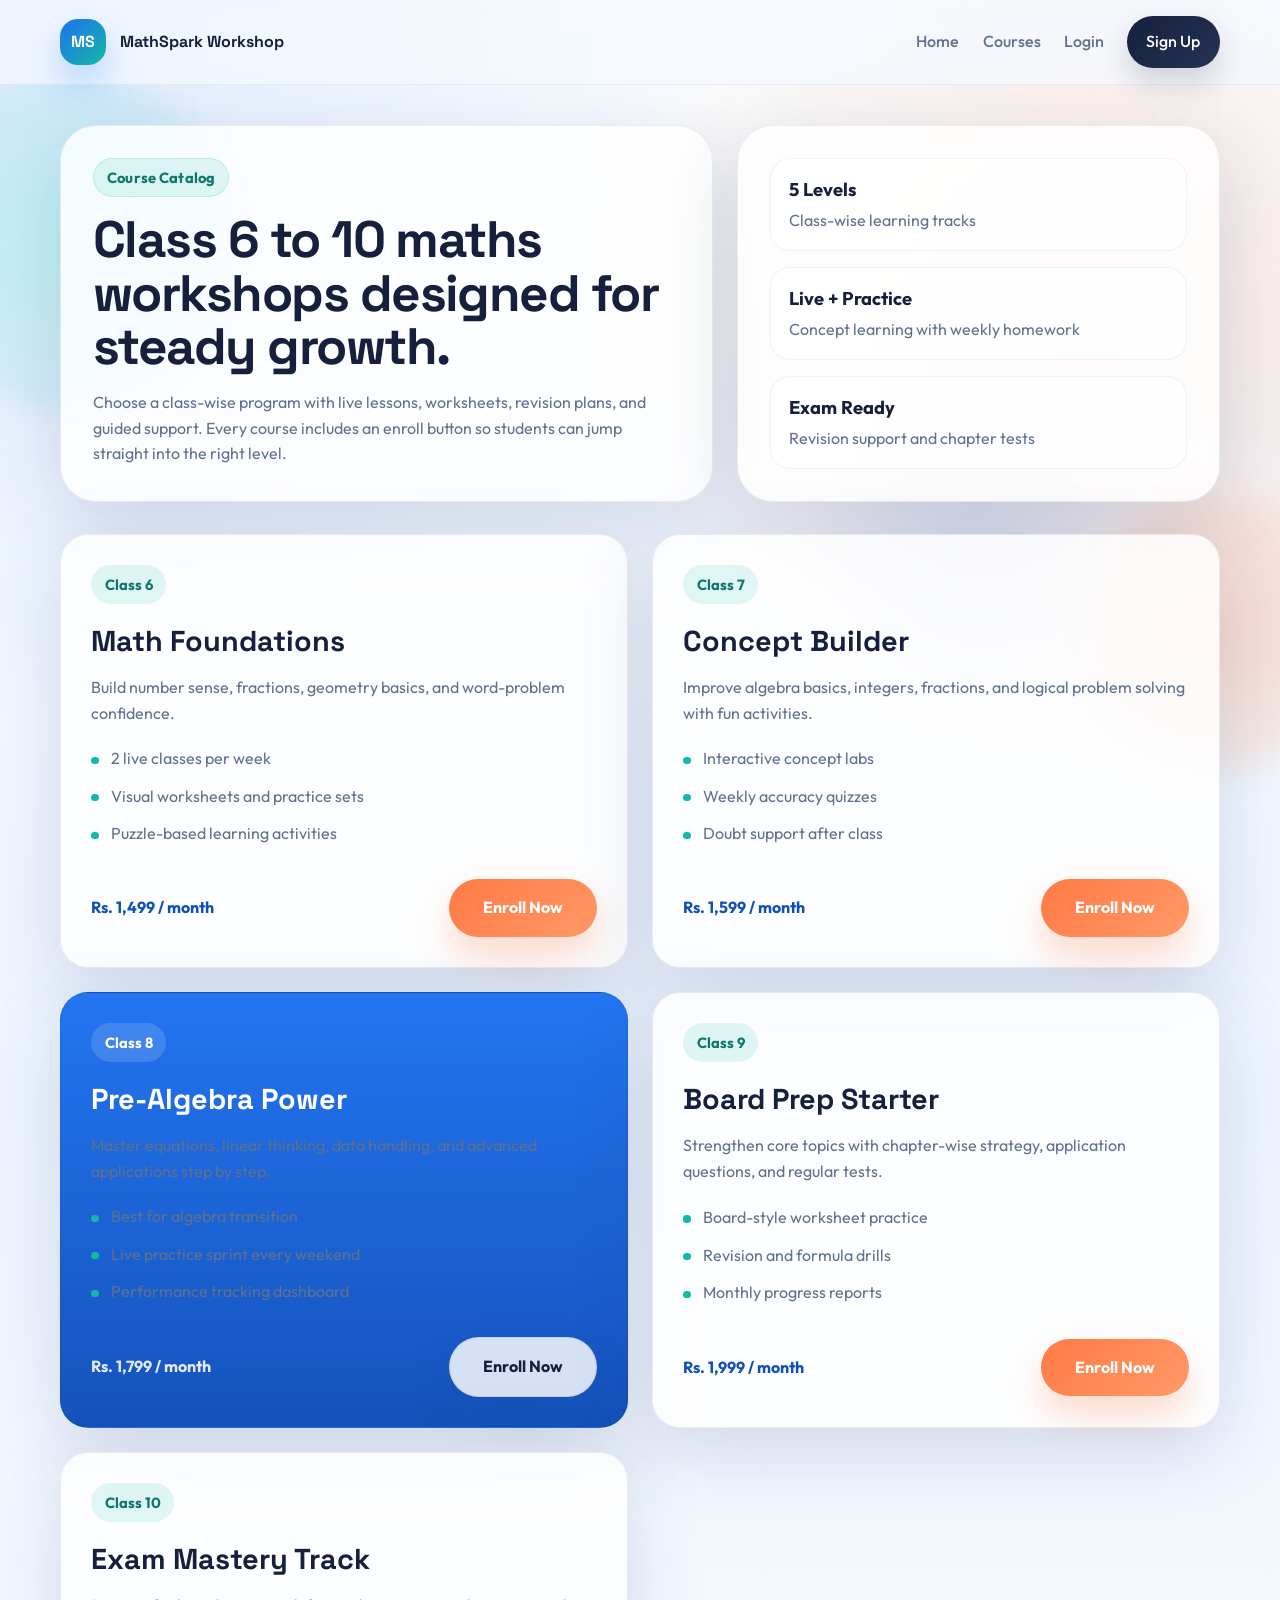
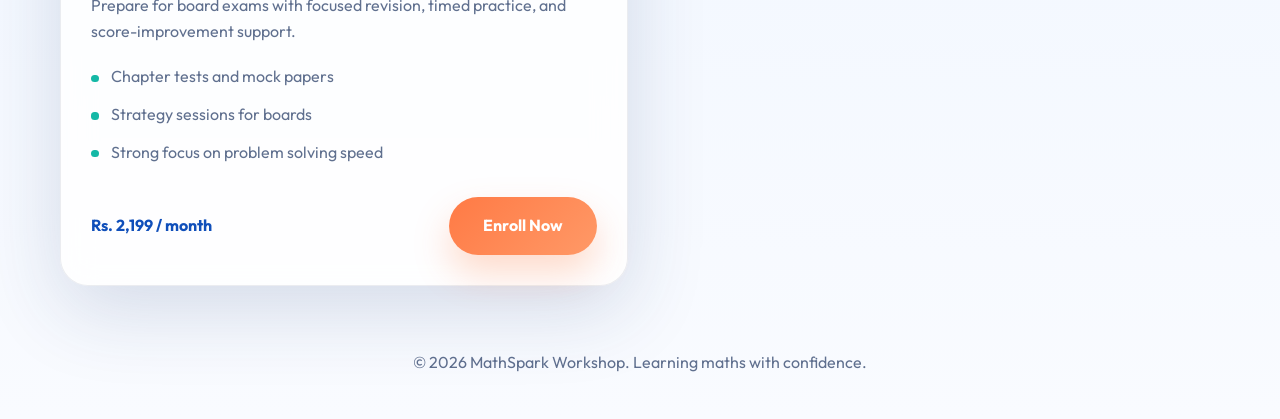
==== courses.html @ 6243dc74 "Add files via upload" ====
<!DOCTYPE html>
<html lang="en">
<head>
  <meta charset="UTF-8">
  <meta name="viewport" content="width=device-width, initial-scale=1.0">
  <title>Courses | MathSpark Workshop</title>
  <link rel="preconnect" href="https://fonts.googleapis.com">
  <link rel="preconnect" href="https://fonts.gstatic.com" crossorigin>
  <link href="https://fonts.googleapis.com/css2?family=Outfit:wght@300;400;500;600;700;800&family=Space+Grotesk:wght@500;700&display=swap" rel="stylesheet">
  <link rel="stylesheet" href="style.css">
</head>
<body>
  <div class="page-orb orb-one"></div>
  <div class="page-orb orb-two"></div>
  <div class="grid-glow"></div>

  <header class="site-header">
    <nav class="navbar">
      <a href="index.html" class="brand">
        <span class="brand-badge">MS</span>
        <span class="brand-text">MathSpark Workshop</span>
      </a>
      <button class="menu-toggle" aria-label="Open navigation menu" aria-expanded="false">
        <span></span>
        <span></span>
        <span></span>
      </button>
      <div class="nav-links">
        <a href="index.html">Home</a>
        <a href="courses.html">Courses</a>
        <a href="login.html">Login</a>
        <a href="signup.html" class="nav-cta">Sign Up</a>
      </div>
    </nav>
  </header>

  <main class="inner-page">
    <section class="page-hero">
      <div class="page-hero-copy reveal">
        <p class="eyebrow">Course Catalog</p>
        <h1>Class 6 to 10 maths workshops designed for steady growth.</h1>
        <p>
          Choose a class-wise program with live lessons, worksheets, revision plans, and guided
          support. Every course includes an enroll button so students can jump straight into the right level.
        </p>
      </div>
      <div class="page-hero-panel reveal reveal-delay-1">
        <div class="mini-stat">
          <strong>5 Levels</strong>
          <span>Class-wise learning tracks</span>
        </div>
        <div class="mini-stat">
          <strong>Live + Practice</strong>
          <span>Concept learning with weekly homework</span>
        </div>
        <div class="mini-stat">
          <strong>Exam Ready</strong>
          <span>Revision support and chapter tests</span>
        </div>
      </div>
    </section>

    <section class="course-listing">
      <article class="class-card reveal">
        <div class="class-card-top">
          <span class="class-pill">Class 6</span>
          <h2>Math Foundations</h2>
          <p>Build number sense, fractions, geometry basics, and word-problem confidence.</p>
        </div>
        <ul class="class-features">
          <li>2 live classes per week</li>
          <li>Visual worksheets and practice sets</li>
          <li>Puzzle-based learning activities</li>
        </ul>
        <div class="class-card-bottom">
          <span class="class-price">Rs. 1,499 / month</span>
          <a href="signup.html?course=class-6" class="btn btn-primary enroll-button">Enroll Now</a>
        </div>
      </article>

      <article class="class-card reveal reveal-delay-1">
        <div class="class-card-top">
          <span class="class-pill">Class 7</span>
          <h2>Concept Builder</h2>
          <p>Improve algebra basics, integers, fractions, and logical problem solving with fun activities.</p>
        </div>
        <ul class="class-features">
          <li>Interactive concept labs</li>
          <li>Weekly accuracy quizzes</li>
          <li>Doubt support after class</li>
        </ul>
        <div class="class-card-bottom">
          <span class="class-price">Rs. 1,599 / month</span>
          <a href="signup.html?course=class-7" class="btn btn-primary enroll-button">Enroll Now</a>
        </div>
      </article>

      <article class="class-card featured-class reveal reveal-delay-2">
        <div class="class-card-top">
          <span class="class-pill">Class 8</span>
          <h2>Pre-Algebra Power</h2>
          <p>Master equations, linear thinking, data handling, and advanced applications step by step.</p>
        </div>
        <ul class="class-features">
          <li>Best for algebra transition</li>
          <li>Live practice sprint every weekend</li>
          <li>Performance tracking dashboard</li>
        </ul>
        <div class="class-card-bottom">
          <span class="class-price">Rs. 1,799 / month</span>
          <a href="signup.html?course=class-8" class="btn btn-secondary enroll-button">Enroll Now</a>
        </div>
      </article>

      <article class="class-card reveal">
        <div class="class-card-top">
          <span class="class-pill">Class 9</span>
          <h2>Board Prep Starter</h2>
          <p>Strengthen core topics with chapter-wise strategy, application questions, and regular tests.</p>
        </div>
        <ul class="class-features">
          <li>Board-style worksheet practice</li>
          <li>Revision and formula drills</li>
          <li>Monthly progress reports</li>
        </ul>
        <div class="class-card-bottom">
          <span class="class-price">Rs. 1,999 / month</span>
          <a href="signup.html?course=class-9" class="btn btn-primary enroll-button">Enroll Now</a>
        </div>
      </article>

      <article class="class-card reveal reveal-delay-1">
        <div class="class-card-top">
          <span class="class-pill">Class 10</span>
          <h2>Exam Mastery Track</h2>
          <p>Prepare for board exams with focused revision, timed practice, and score-improvement support.</p>
        </div>
        <ul class="class-features">
          <li>Chapter tests and mock papers</li>
          <li>Strategy sessions for boards</li>
          <li>Strong focus on problem solving speed</li>
        </ul>
        <div class="class-card-bottom">
          <span class="class-price">Rs. 2,199 / month</span>
          <a href="signup.html?course=class-10" class="btn btn-primary enroll-button">Enroll Now</a>
        </div>
      </article>
    </section>
  </main>

  <footer class="site-footer">
    <p>&copy; 2026 MathSpark Workshop. Learning maths with confidence.</p>
  </footer>

  <script src="script.js"></script>
</body>
</html>
---- style.css ----
:root {
  --bg: #f4f8ff;
  --bg-deep: #dfeeff;
  --surface: rgba(255, 255, 255, 0.78);
  --surface-strong: #ffffff;
  --text: #16203d;
  --muted: #60708f;
  --primary: #ff7a45;
  --primary-dark: #ea5c2d;
  --secondary: #1e72f0;
  --secondary-dark: #104fba;
  --accent: #14b8a6;
  --accent-soft: #8ef0e5;
  --line: rgba(22, 32, 61, 0.08);
  --shadow: 0 24px 80px rgba(29, 55, 109, 0.16);
  --shadow-soft: 0 18px 48px rgba(29, 55, 109, 0.1);
  --radius-xl: 36px;
  --radius-lg: 28px;
  --radius-md: 22px;
  --radius-sm: 16px;
}

* {
  box-sizing: border-box;
  margin: 0;
  padding: 0;
}

html {
  scroll-behavior: smooth;
}

body {
  position: relative;
  overflow-x: hidden;
  font-family: "Outfit", sans-serif;
  color: var(--text);
  line-height: 1.6;
  background:
    radial-gradient(circle at top left, rgba(30, 114, 240, 0.14), transparent 30%),
    radial-gradient(circle at 85% 15%, rgba(255, 122, 69, 0.18), transparent 24%),
    linear-gradient(180deg, #fafdff 0%, #eef5ff 54%, #f9fbff 100%);
}

body::before {
  content: "";
  position: fixed;
  inset: 0;
  background:
    linear-gradient(rgba(255, 255, 255, 0.3), rgba(255, 255, 255, 0.3)),
    linear-gradient(90deg, rgba(22, 32, 61, 0.03) 1px, transparent 1px),
    linear-gradient(rgba(22, 32, 61, 0.03) 1px, transparent 1px);
  background-size: auto, 64px 64px, 64px 64px;
  mask-image: linear-gradient(180deg, rgba(0, 0, 0, 0.55), transparent 85%);
  pointer-events: none;
  z-index: -3;
}

a {
  color: inherit;
  text-decoration: none;
}

button,
input,
select,
textarea {
  font: inherit;
}

section,
.site-footer {
  width: min(1160px, calc(100% - 2rem));
  margin: 0 auto;
}

.page-orb,
.grid-glow {
  position: fixed;
  pointer-events: none;
  z-index: -2;
}

.page-orb {
  border-radius: 50%;
  filter: blur(14px);
  animation: drift 14s ease-in-out infinite;
}

.orb-one {
  width: 340px;
  height: 340px;
  top: 8%;
  left: -8%;
  background: radial-gradient(circle, rgba(142, 240, 229, 0.42), rgba(30, 114, 240, 0.06));
}

.orb-two {
  width: 280px;
  height: 280px;
  right: -6%;
  bottom: 14%;
  background: radial-gradient(circle, rgba(255, 173, 124, 0.34), rgba(255, 122, 69, 0.05));
  animation-delay: -4s;
}

.grid-glow {
  inset: auto 10% 18% auto;
  width: 360px;
  height: 360px;
  border-radius: 50%;
  background: radial-gradient(circle, rgba(30, 114, 240, 0.12), transparent 68%);
}

.site-header {
  position: sticky;
  top: 0;
  z-index: 20;
  backdrop-filter: blur(18px);
  background: rgba(244, 248, 255, 0.72);
  border-bottom: 1px solid rgba(22, 32, 61, 0.06);
}

.navbar {
  width: min(1160px, calc(100% - 2rem));
  margin: 0 auto;
  padding: 1rem 0;
  display: flex;
  align-items: center;
  justify-content: space-between;
  gap: 1rem;
}

.brand {
  display: flex;
  align-items: center;
  gap: 0.9rem;
  font-family: "Space Grotesk", sans-serif;
  font-weight: 700;
}

.brand-badge {
  width: 2.85rem;
  height: 2.85rem;
  display: grid;
  place-items: center;
  border-radius: 18px;
  color: #fff;
  background: linear-gradient(135deg, var(--secondary), var(--accent));
  box-shadow: 0 16px 34px rgba(30, 114, 240, 0.28);
}

.brand-text {
  font-size: 1rem;
}

.nav-links {
  display: flex;
  align-items: center;
  gap: 1.45rem;
  color: var(--muted);
  font-weight: 500;
}

.nav-links a {
  position: relative;
}

.nav-links a::after {
  content: "";
  position: absolute;
  left: 0;
  bottom: -0.35rem;
  width: 100%;
  height: 2px;
  border-radius: 999px;
  background: linear-gradient(90deg, var(--secondary), var(--accent));
  transform: scaleX(0);
  transform-origin: left;
  transition: transform 0.3s ease;
}

.nav-links a:hover::after,
.nav-links a:focus-visible::after {
  transform: scaleX(1);
}

.nav-links a:hover,
.nav-links a:focus-visible {
  color: var(--text);
}

.menu-toggle {
  display: none;
  background: transparent;
  border: 0;
}

.menu-toggle span {
  display: block;
  width: 1.7rem;
  height: 2px;
  margin: 4px 0;
  border-radius: 999px;
  background: var(--text);
  transition: transform 0.25s ease, opacity 0.25s ease;
}

.menu-toggle.active span:nth-child(1) {
  transform: translateY(6px) rotate(45deg);
}

.menu-toggle.active span:nth-child(2) {
  opacity: 0;
}

.menu-toggle.active span:nth-child(3) {
  transform: translateY(-6px) rotate(-45deg);
}

.nav-cta,
.btn,
.course-link {
  position: relative;
  overflow: hidden;
  display: inline-flex;
  align-items: center;
  justify-content: center;
  border: none;
  cursor: pointer;
  transition: transform 0.25s ease, box-shadow 0.25s ease, background 0.25s ease, color 0.25s ease;
}

.nav-cta {
  padding: 0.82rem 1.22rem;
  border-radius: 999px;
  color: #fff;
  background: linear-gradient(135deg, var(--text), #243255);
  box-shadow: 0 14px 30px rgba(22, 32, 61, 0.18);
}

.hero {
  position: relative;
  min-height: calc(100vh - 84px);
  padding: 5.5rem 0 4rem;
  display: grid;
  grid-template-columns: 1.06fr 0.94fr;
  align-items: center;
  gap: 2rem;
}

.hero-content {
  position: relative;
  z-index: 1;
}

.eyebrow {
  display: inline-flex;
  align-items: center;
  gap: 0.45rem;
  margin-bottom: 1rem;
  padding: 0.42rem 0.82rem;
  border-radius: 999px;
  background: rgba(20, 184, 166, 0.12);
  border: 1px solid rgba(20, 184, 166, 0.16);
  color: #0f766e;
  font-size: 0.92rem;
  font-weight: 700;
  letter-spacing: 0.01em;
}

.hero h1,
.section-heading h2,
.contact-copy h2 {
  font-family: "Space Grotesk", sans-serif;
  line-height: 1.03;
}

.hero h1 {
  font-size: clamp(3rem, 5.5vw, 5.6rem);
  max-width: 10.8ch;
  letter-spacing: -0.04em;
}

.hero-copy,
.section-heading p,
.contact-copy p {
  margin-top: 1.15rem;
  max-width: 60ch;
  color: var(--muted);
  font-size: 1.05rem;
}

.hero-actions {
  display: flex;
  flex-wrap: wrap;
  gap: 1rem;
  margin: 2rem 0 1.2rem;
}

.hero-highlights {
  display: flex;
  flex-wrap: wrap;
  gap: 0.8rem;
  margin-bottom: 1.8rem;
}

.hero-highlights span {
  padding: 0.68rem 0.95rem;
  border-radius: 999px;
  background: rgba(255, 255, 255, 0.7);
  border: 1px solid rgba(22, 32, 61, 0.08);
  color: var(--text);
  font-weight: 600;
  box-shadow: var(--shadow-soft);
}

.btn {
  padding: 1rem 1.55rem;
  border-radius: 999px;
  font-weight: 700;
}

.btn::before,
.nav-cta::before,
.course-link::before {
  content: "";
  position: absolute;
  inset: 0;
  background: linear-gradient(120deg, transparent 20%, rgba(255, 255, 255, 0.38) 48%, transparent 76%);
  transform: translateX(-130%);
  transition: transform 0.7s ease;
}

.btn:hover::before,
.nav-cta:hover::before,
.course-link:hover::before {
  transform: translateX(130%);
}

.btn:hover,
.nav-cta:hover,
.btn:focus-visible,
.nav-cta:focus-visible,
.course-link:hover,
.course-link:focus-visible {
  transform: translateY(-3px);
}

.btn-primary {
  color: #fff;
  background: linear-gradient(135deg, var(--primary), #ff9967);
  box-shadow: 0 18px 36px rgba(255, 122, 69, 0.28);
}

.btn-primary:hover,
.btn-primary:focus-visible {
  background: linear-gradient(135deg, var(--primary-dark), #ff8558);
}

.btn-secondary {
  color: var(--text);
  background: rgba(255, 255, 255, 0.82);
  border: 1px solid rgba(22, 32, 61, 0.08);
  box-shadow: var(--shadow-soft);
}

.hero-stats {
  display: flex;
  flex-wrap: wrap;
  gap: 1rem;
}

.hero-stats div,
.visual-card,
.course-card,
.contact-form,
.contact-copy {
  border: 1px solid var(--line);
  box-shadow: var(--shadow);
}

.hero-stats div {
  position: relative;
  min-width: 154px;
  padding: 1rem 1.1rem;
  border-radius: 18px;
  background: rgba(255, 255, 255, 0.68);
  backdrop-filter: blur(14px);
  transition: transform 0.35s ease, box-shadow 0.35s ease;
}

.hero-stats div:hover {
  transform: translateY(-6px);
  box-shadow: 0 28px 48px rgba(29, 55, 109, 0.16);
}

.hero-stats strong {
  display: block;
  font-size: 1.35rem;
  margin-bottom: 0.2rem;
}

.hero-stats span {
  color: var(--muted);
  font-size: 0.95rem;
}

.hero-visual {
  position: relative;
  min-height: 560px;
  display: grid;
  place-items: center;
}

.visual-ring {
  position: absolute;
  border-radius: 50%;
  border: 1px dashed rgba(30, 114, 240, 0.22);
  animation: spin 22s linear infinite;
}

.ring-one {
  width: 470px;
  height: 470px;
}

.ring-two {
  width: 340px;
  height: 340px;
  border-color: rgba(255, 122, 69, 0.2);
  animation-direction: reverse;
  animation-duration: 16s;
}

.visual-card {
  position: relative;
  background: var(--surface);
  backdrop-filter: blur(18px);
}

.card-main {
  width: min(100%, 430px);
  padding: 2rem;
  border-radius: var(--radius-xl);
  background:
    linear-gradient(180deg, rgba(255, 255, 255, 0.94), rgba(236, 244, 255, 0.92)),
    #fff;
  animation: float 5.2s ease-in-out infinite;
}

.card-main::after {
  content: "";
  position: absolute;
  inset: auto 1.2rem 1.1rem auto;
  width: 88px;
  height: 88px;
  border-radius: 24px;
  background: radial-gradient(circle, rgba(142, 240, 229, 0.7), rgba(30, 114, 240, 0.04));
  opacity: 0.8;
}

.card-label {
  color: var(--secondary);
  font-weight: 700;
  letter-spacing: 0.06em;
  text-transform: uppercase;
  font-size: 0.82rem;
}

.card-main h3 {
  position: relative;
  z-index: 1;
  margin: 0.75rem 0;
  font-size: 2rem;
  font-family: "Space Grotesk", sans-serif;
}

.card-main p:last-of-type {
  position: relative;
  z-index: 1;
  color: var(--muted);
}

.progress-panel {
  position: relative;
  z-index: 1;
  margin-top: 1.5rem;
  padding: 1rem;
  border-radius: 20px;
  background: rgba(255, 255, 255, 0.72);
  border: 1px solid rgba(22, 32, 61, 0.08);
}

.progress-row {
  display: flex;
  justify-content: space-between;
  gap: 1rem;
  font-size: 0.95rem;
  font-weight: 600;
}

.progress-row + .progress-row {
  margin-top: 0.9rem;
}

.progress-bar {
  margin-top: 0.55rem;
  height: 0.7rem;
  border-radius: 999px;
  background: rgba(30, 114, 240, 0.09);
  overflow: hidden;
}

.progress-bar span {
  display: block;
  height: 100%;
  width: 92%;
  border-radius: inherit;
  background: linear-gradient(90deg, var(--secondary), var(--accent));
  animation: growBar 1.8s ease forwards;
}

.progress-bar.alt span {
  width: 85%;
  background: linear-gradient(90deg, var(--primary), #ffb067);
  animation-delay: 0.2s;
}

.card-floating {
  position: absolute;
  max-width: 230px;
  padding: 1rem 1.1rem;
  border-radius: 18px;
  animation: bob 4.8s ease-in-out infinite;
}

.card-floating span {
  display: block;
  color: var(--muted);
  font-size: 0.9rem;
  margin-bottom: 0.3rem;
}

.card-floating strong {
  font-size: 1rem;
}

.top-card {
  top: 4rem;
  right: 1rem;
  animation-delay: -1s;
}

.bottom-card {
  left: 1rem;
  bottom: 4rem;
  animation-delay: -2.4s;
}

.courses,
.contact {
  padding: 3rem 0 5rem;
}

.section-heading {
  margin-bottom: 2rem;
}

.section-heading h2,
.contact-copy h2 {
  font-size: clamp(2.2rem, 4vw, 3.35rem);
  max-width: 12ch;
  letter-spacing: -0.03em;
}

.course-grid {
  display: grid;
  grid-template-columns: repeat(3, 1fr);
  gap: 1.5rem;
}

.course-card {
  position: relative;
  overflow: hidden;
  padding: 1.9rem;
  border-radius: var(--radius-lg);
  background: rgba(255, 255, 255, 0.8);
  backdrop-filter: blur(14px);
  transition: transform 0.35s ease, box-shadow 0.35s ease, border-color 0.35s ease;
}

.course-card::before {
  content: "";
  position: absolute;
  inset: 0 auto auto 0;
  width: 100%;
  height: 6px;
  background: linear-gradient(90deg, var(--secondary), var(--accent));
}

.course-card:hover {
  transform: translateY(-10px);
  box-shadow: 0 30px 60px rgba(29, 55, 109, 0.18);
  border-color: rgba(30, 114, 240, 0.16);
}

.course-card.featured {
  background: linear-gradient(180deg, rgba(30, 114, 240, 0.98), rgba(16, 79, 186, 0.98));
  color: #fff;
}

.course-card.featured::before {
  background: linear-gradient(90deg, #ffffff, rgba(255, 255, 255, 0.45));
}

.course-card.featured p,
.course-card.featured li,
.course-card.featured .course-link {
  color: rgba(255, 255, 255, 0.9);
}

.course-icon {
  width: 4rem;
  height: 4rem;
  display: grid;
  place-items: center;
  border-radius: 18px;
  margin-bottom: 1rem;
  font-family: "Space Grotesk", sans-serif;
  font-size: 1.1rem;
  font-weight: 700;
  background: linear-gradient(135deg, rgba(255, 122, 69, 0.16), rgba(20, 184, 166, 0.22));
  color: var(--primary);
  box-shadow: inset 0 0 0 1px rgba(22, 32, 61, 0.06);
}

.course-card.featured .course-icon {
  background: rgba(255, 255, 255, 0.14);
  color: #fff;
}

.course-card h3 {
  margin-bottom: 0.7rem;
  font-size: 1.38rem;
}

.course-card p {
  color: var(--muted);
}

.course-card ul {
  list-style: none;
  margin-top: 1.2rem;
}

.course-card li {
  position: relative;
  padding-left: 1.2rem;
  margin-bottom: 0.75rem;
  color: var(--muted);
}

.course-card li::before {
  content: "";
  position: absolute;
  left: 0;
  top: 0.65rem;
  width: 0.45rem;
  height: 0.45rem;
  border-radius: 50%;
  background: var(--accent);
  box-shadow: 0 0 0 6px rgba(20, 184, 166, 0.08);
}

.course-link {
  margin-top: 0.8rem;
  width: fit-content;
  padding: 0.82rem 1rem;
  border-radius: 999px;
  color: var(--secondary-dark);
  background: rgba(30, 114, 240, 0.08);
  font-weight: 700;
}

.course-card.featured .course-link {
  background: rgba(255, 255, 255, 0.14);
  color: #fff;
}

.contact {
  display: grid;
  grid-template-columns: 1fr 0.95fr;
  gap: 1.5rem;
  align-items: start;
}

.contact-copy,
.contact-form {
  padding: 2rem;
  border-radius: var(--radius-xl);
  background: rgba(255, 255, 255, 0.8);
  backdrop-filter: blur(16px);
}

.contact-copy {
  position: relative;
  overflow: hidden;
}

.contact-copy::after {
  content: "";
  position: absolute;
  right: -60px;
  bottom: -60px;
  width: 180px;
  height: 180px;
  border-radius: 40px;
  background: linear-gradient(135deg, rgba(142, 240, 229, 0.36), rgba(30, 114, 240, 0.08));
  transform: rotate(24deg);
}

.contact-points {
  display: grid;
  gap: 1rem;
  margin-top: 1.75rem;
}

.contact-points div {
  padding: 1rem 1.05rem;
  border-radius: 18px;
  background: rgba(255, 255, 255, 0.7);
  border: 1px solid rgba(22, 32, 61, 0.06);
}

.contact-points span {
  display: block;
  color: var(--muted);
  font-size: 0.92rem;
  margin-bottom: 0.2rem;
}

.contact-form {
  display: grid;
  gap: 0.85rem;
}

.contact-form h3 {
  font-family: "Space Grotesk", sans-serif;
  font-size: 1.6rem;
  margin-bottom: 0.3rem;
}

.contact-form label {
  font-weight: 600;
  font-size: 0.95rem;
}

.contact-form input,
.contact-form select,
.contact-form textarea {
  width: 100%;
  padding: 0.98rem 1rem;
  border-radius: 16px;
  border: 1px solid rgba(22, 32, 61, 0.1);
  background: rgba(255, 255, 255, 0.92);
  color: var(--text);
  outline: none;
  transition: border-color 0.25s ease, box-shadow 0.25s ease, transform 0.25s ease;
}

.contact-form input:focus,
.contact-form select:focus,
.contact-form textarea:focus {
  transform: translateY(-1px);
  border-color: rgba(30, 114, 240, 0.34);
  box-shadow: 0 0 0 4px rgba(30, 114, 240, 0.11);
}

.full-width {
  width: 100%;
  margin-top: 0.5rem;
}

.form-status {
  min-height: 1.5rem;
  color: #0f766e;
  font-weight: 600;
}

.site-footer {
  padding: 0 0 2.7rem;
  color: var(--muted);
  text-align: center;
}

.inner-page,
.auth-page {
  padding: 2.5rem 0 4rem;
}

.page-hero {
  display: grid;
  grid-template-columns: 1.15fr 0.85fr;
  gap: 1.5rem;
  align-items: stretch;
  margin-bottom: 2rem;
}

.page-hero-copy,
.page-hero-panel,
.class-card,
.auth-copy,
.auth-card {
  border: 1px solid var(--line);
  box-shadow: var(--shadow);
  background: rgba(255, 255, 255, 0.82);
  backdrop-filter: blur(16px);
  -webkit-backdrop-filter: blur(16px);
}

.page-hero-copy,
.page-hero-panel,
.auth-copy,
.auth-card {
  padding: 2rem;
  border-radius: var(--radius-xl);
}

.page-hero-copy h1,
.auth-copy h1 {
  font-family: "Space Grotesk", sans-serif;
  font-size: clamp(2.3rem, 4vw, 4rem);
  line-height: 1.05;
  letter-spacing: -0.03em;
}

.page-hero-copy p:last-child,
.auth-copy p {
  margin-top: 1rem;
  color: var(--muted);
}

.page-hero-panel {
  display: grid;
  gap: 1rem;
  align-content: center;
}

.mini-stat {
  padding: 1rem 1.1rem;
  border-radius: 20px;
  background: rgba(255, 255, 255, 0.7);
  border: 1px solid rgba(22, 32, 61, 0.06);
}

.mini-stat strong {
  display: block;
  margin-bottom: 0.25rem;
  font-size: 1.15rem;
}

.mini-stat span {
  color: var(--muted);
}

.course-listing {
  display: grid;
  grid-template-columns: repeat(2, 1fr);
  gap: 1.5rem;
}

.class-card {
  display: grid;
  gap: 1.25rem;
  padding: 1.9rem;
  border-radius: var(--radius-lg);
  transition: transform 0.3s ease, box-shadow 0.3s ease;
}

.class-card:hover {
  transform: translateY(-8px);
  box-shadow: 0 30px 60px rgba(29, 55, 109, 0.18);
}

.featured-class {
  background: linear-gradient(180deg, rgba(30, 114, 240, 0.98), rgba(16, 79, 186, 0.98));
  color: #fff;
}

.featured-class p,
.featured-class li,
.featured-class .class-price {
  color: rgba(255, 255, 255, 0.88);
}

.class-pill {
  display: inline-flex;
  width: fit-content;
  padding: 0.48rem 0.82rem;
  border-radius: 999px;
  background: rgba(20, 184, 166, 0.12);
  color: #0f766e;
  font-size: 0.92rem;
  font-weight: 700;
}

.featured-class .class-pill {
  background: rgba(255, 255, 255, 0.14);
  color: #fff;
}

.class-card-top h2 {
  margin-top: 0.85rem;
  font-family: "Space Grotesk", sans-serif;
  font-size: 1.8rem;
}

.class-card-top p {
  margin-top: 0.7rem;
  color: var(--muted);
}

.class-features {
  list-style: none;
}

.class-features li {
  position: relative;
  padding-left: 1.2rem;
  margin-bottom: 0.75rem;
  color: var(--muted);
}

.class-features li::before {
  content: "";
  position: absolute;
  left: 0;
  top: 0.65rem;
  width: 0.45rem;
  height: 0.45rem;
  border-radius: 50%;
  background: var(--accent);
}

.class-card-bottom {
  display: flex;
  flex-wrap: wrap;
  align-items: center;
  justify-content: space-between;
  gap: 1rem;
}

.class-price {
  font-weight: 700;
  color: var(--secondary-dark);
}

.enroll-button {
  min-width: 148px;
}

.auth-layout {
  width: min(1080px, calc(100% - 2rem));
  margin: 0 auto;
  display: grid;
  grid-template-columns: 1fr 0.95fr;
  gap: 1.5rem;
  align-items: center;
}

.auth-copy {
  position: relative;
  overflow: hidden;
}

.auth-copy::after {
  content: "";
  position: absolute;
  right: -40px;
  bottom: -50px;
  width: 160px;
  height: 160px;
  border-radius: 32px;
  transform: rotate(18deg);
  background: linear-gradient(135deg, rgba(142, 240, 229, 0.4), rgba(30, 114, 240, 0.08));
}

.auth-points {
  display: flex;
  flex-wrap: wrap;
  gap: 0.75rem;
  margin-top: 1.5rem;
}

.auth-points span {
  padding: 0.7rem 0.95rem;
  border-radius: 999px;
  background: rgba(255, 255, 255, 0.72);
  border: 1px solid rgba(22, 32, 61, 0.08);
  font-weight: 600;
}

.auth-card {
  display: grid;
  gap: 0.85rem;
}

.auth-card h2 {
  font-family: "Space Grotesk", sans-serif;
  font-size: 1.9rem;
}

.auth-card label {
  font-weight: 600;
  font-size: 0.95rem;
}

.auth-card input,
.auth-card select {
  width: 100%;
  padding: 0.98rem 1rem;
  border-radius: 16px;
  border: 1px solid rgba(22, 32, 61, 0.1);
  background: rgba(255, 255, 255, 0.92);
  color: var(--text);
  outline: none;
  transition: border-color 0.25s ease, box-shadow 0.25s ease, transform 0.25s ease;
}

.auth-card input:focus,
.auth-card select:focus {
  transform: translateY(-1px);
  border-color: rgba(30, 114, 240, 0.34);
  box-shadow: 0 0 0 4px rgba(30, 114, 240, 0.11);
}

.auth-status {
  min-height: 1.5rem;
  color: #0f766e;
  font-weight: 600;
}

.auth-switch {
  color: var(--muted);
}

.auth-switch a {
  color: var(--secondary-dark);
  font-weight: 700;
}

.reveal {
  opacity: 0;
  transform: translateY(34px) scale(0.98);
  transition: opacity 0.8s ease, transform 0.8s ease;
}

.reveal.visible {
  opacity: 1;
  transform: translateY(0) scale(1);
}

.reveal-delay-1 {
  transition-delay: 0.08s;
}

.reveal-delay-2 {
  transition-delay: 0.16s;
}

.reveal-delay-3 {
  transition-delay: 0.24s;
}

@keyframes float {
  0%,
  100% {
    transform: translateY(0px);
  }
  50% {
    transform: translateY(-12px);
  }
}

@keyframes bob {
  0%,
  100% {
    transform: translateY(0px) rotate(0deg);
  }
  50% {
    transform: translateY(-10px) rotate(1deg);
  }
}

@keyframes drift {
  0%,
  100% {
    transform: translate3d(0, 0, 0);
  }
  50% {
    transform: translate3d(20px, -18px, 0);
  }
}

@keyframes spin {
  from {
    transform: rotate(0deg);
  }
  to {
    transform: rotate(360deg);
  }
}

@keyframes growBar {
  from {
    transform: scaleX(0);
    transform-origin: left;
  }
  to {
    transform: scaleX(1);
    transform-origin: left;
  }
}

@media (max-width: 920px) {
  .hero,
  .contact,
  .course-grid,
  .page-hero,
  .course-listing,
  .auth-layout {
    grid-template-columns: 1fr;
  }

  .hero {
    min-height: auto;
    padding-top: 4rem;
  }

  .hero-visual {
    min-height: 460px;
    order: -1;
  }

  .section-heading h2,
  .contact-copy h2,
  .hero h1,
  .page-hero-copy h1,
  .auth-copy h1 {
    max-width: none;
  }
}

@media (max-width: 760px) {
  .menu-toggle {
    display: inline-block;
  }

  .nav-links {
    position: absolute;
    top: calc(100% + 0.5rem);
    left: 1rem;
    right: 1rem;
    display: none;
    flex-direction: column;
    align-items: flex-start;
    padding: 1rem;
    border-radius: 22px;
    background: rgba(255, 255, 255, 0.94);
    box-shadow: var(--shadow);
  }

  .nav-links.open {
    display: flex;
  }

  .hero-actions,
  .hero-highlights,
  .hero-stats {
    flex-direction: column;
  }

  .hero-visual {
    min-height: auto;
    display: flex;
    flex-direction: column;
    gap: 1rem;
  }

  .visual-ring,
  .page-orb,
  .grid-glow {
    display: none;
  }

  .card-floating {
    position: static;
    max-width: none;
    animation: none;
  }

  .card-main {
    animation: none;
  }
}

@media (prefers-reduced-motion: reduce) {
  *,
  *::before,
  *::after {
    animation: none !important;
    transition-duration: 0.01ms !important;
    scroll-behavior: auto !important;
  }

  .reveal,
  .reveal.visible {
    opacity: 1;
    transform: none;
  }
}
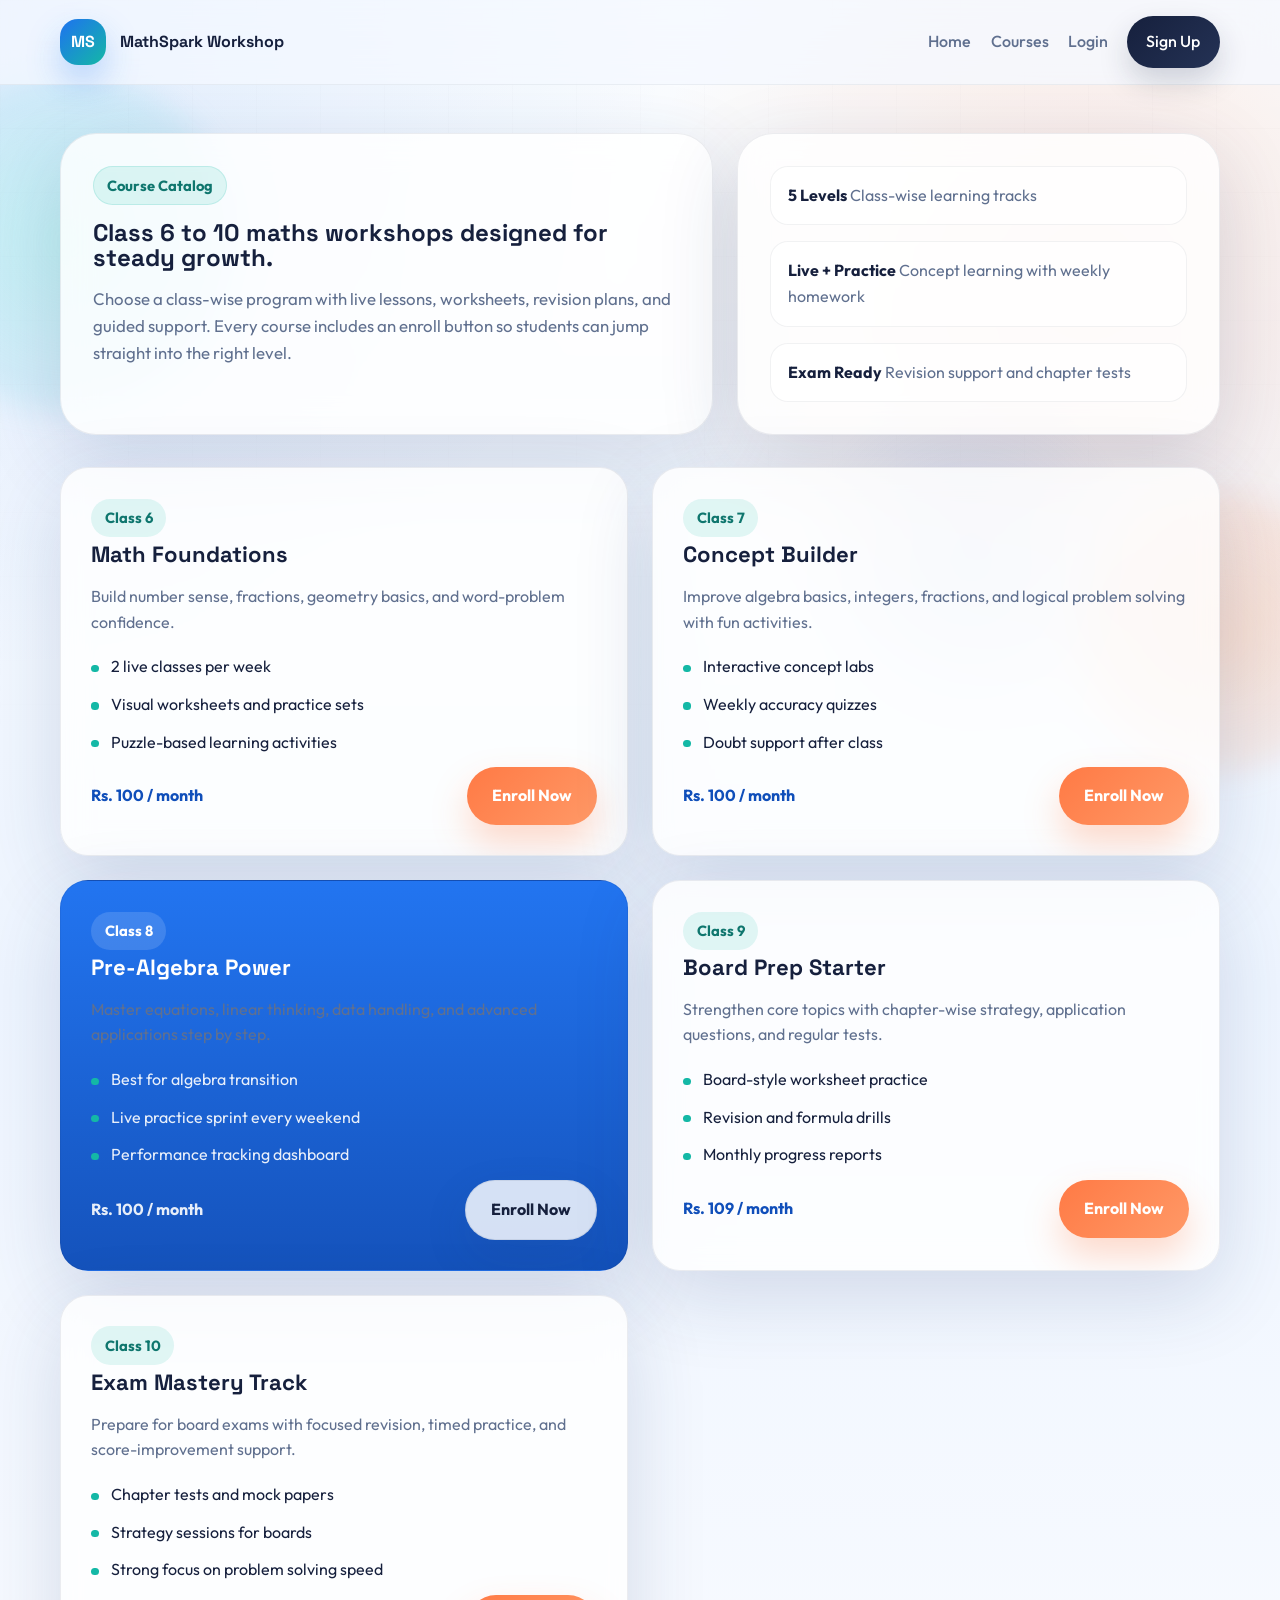
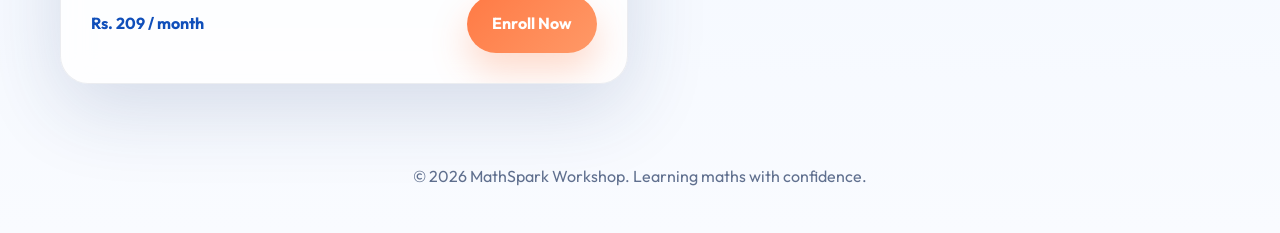
==== commit 9cdc2999: "merge" ====
--- a/courses.html
+++ b/courses.html
@@ -36,7 +36,7 @@
 
   <main class="inner-page">
     <section class="page-hero">
-      <div class="page-hero-copy reveal">
+      <div class="page-hero-copy">
         <p class="eyebrow">Course Catalog</p>
         <h1>Class 6 to 10 maths workshops designed for steady growth.</h1>
         <p>
@@ -44,7 +44,7 @@
           support. Every course includes an enroll button so students can jump straight into the right level.
         </p>
       </div>
-      <div class="page-hero-panel reveal reveal-delay-1">
+      <div class="page-hero-panel">
         <div class="mini-stat">
           <strong>5 Levels</strong>
           <span>Class-wise learning tracks</span>
@@ -61,7 +61,7 @@
     </section>
 
     <section class="course-listing">
-      <article class="class-card reveal">
+      <article class="class-card">
         <div class="class-card-top">
           <span class="class-pill">Class 6</span>
           <h2>Math Foundations</h2>
@@ -73,12 +73,12 @@
           <li>Puzzle-based learning activities</li>
         </ul>
         <div class="class-card-bottom">
-          <span class="class-price">Rs. 1,499 / month</span>
+          <span class="class-price">Rs. 100 / month</span>
           <a href="signup.html?course=class-6" class="btn btn-primary enroll-button">Enroll Now</a>
         </div>
       </article>
 
-      <article class="class-card reveal reveal-delay-1">
+      <article class="class-card">
         <div class="class-card-top">
           <span class="class-pill">Class 7</span>
           <h2>Concept Builder</h2>
@@ -90,12 +90,12 @@
           <li>Doubt support after class</li>
         </ul>
         <div class="class-card-bottom">
-          <span class="class-price">Rs. 1,599 / month</span>
+          <span class="class-price">Rs. 100 / month</span>
           <a href="signup.html?course=class-7" class="btn btn-primary enroll-button">Enroll Now</a>
         </div>
       </article>
 
-      <article class="class-card featured-class reveal reveal-delay-2">
+      <article class="class-card featured-class">
         <div class="class-card-top">
           <span class="class-pill">Class 8</span>
           <h2>Pre-Algebra Power</h2>
@@ -107,12 +107,12 @@
           <li>Performance tracking dashboard</li>
         </ul>
         <div class="class-card-bottom">
-          <span class="class-price">Rs. 1,799 / month</span>
+          <span class="class-price">Rs. 100 / month</span>
           <a href="signup.html?course=class-8" class="btn btn-secondary enroll-button">Enroll Now</a>
         </div>
       </article>
 
-      <article class="class-card reveal">
+      <article class="class-card">
         <div class="class-card-top">
           <span class="class-pill">Class 9</span>
           <h2>Board Prep Starter</h2>
@@ -124,12 +124,12 @@
           <li>Monthly progress reports</li>
         </ul>
         <div class="class-card-bottom">
-          <span class="class-price">Rs. 1,999 / month</span>
+          <span class="class-price">Rs. 109 / month</span>
           <a href="signup.html?course=class-9" class="btn btn-primary enroll-button">Enroll Now</a>
         </div>
       </article>
 
-      <article class="class-card reveal reveal-delay-1">
+      <article class="class-card">
         <div class="class-card-top">
           <span class="class-pill">Class 10</span>
           <h2>Exam Mastery Track</h2>
@@ -141,7 +141,7 @@
           <li>Strong focus on problem solving speed</li>
         </ul>
         <div class="class-card-bottom">
-          <span class="class-price">Rs. 2,199 / month</span>
+          <span class="class-price">Rs. 209 / month</span>
           <a href="signup.html?course=class-10" class="btn btn-primary enroll-button">Enroll Now</a>
         </div>
       </article>
@@ -152,6 +152,6 @@
     <p>&copy; 2026 MathSpark Workshop. Learning maths with confidence.</p>
   </footer>
 
-  <script src="script.js"></script>
+  <script type="module" src="script.js"></script>
 </body>
 </html>
--- a/style.css
+++ b/style.css
@@ -1,8 +1,5 @@
 :root {
-  --bg: #f4f8ff;
-  --bg-deep: #dfeeff;
   --surface: rgba(255, 255, 255, 0.78);
-  --surface-strong: #ffffff;
   --text: #16203d;
   --muted: #60708f;
   --primary: #ff7a45;
@@ -10,14 +7,12 @@
   --secondary: #1e72f0;
   --secondary-dark: #104fba;
   --accent: #14b8a6;
-  --accent-soft: #8ef0e5;
   --line: rgba(22, 32, 61, 0.08);
   --shadow: 0 24px 80px rgba(29, 55, 109, 0.16);
   --shadow-soft: 0 18px 48px rgba(29, 55, 109, 0.1);
   --radius-xl: 36px;
   --radius-lg: 28px;
   --radius-md: 22px;
-  --radius-sm: 16px;
 }
 
 * {
@@ -150,14 +145,10 @@
   box-shadow: 0 16px 34px rgba(30, 114, 240, 0.28);
 }
 
-.brand-text {
-  font-size: 1rem;
-}
-
 .nav-links {
   display: flex;
   align-items: center;
-  gap: 1.45rem;
+  gap: 1.2rem;
   color: var(--muted);
   font-weight: 500;
 }
@@ -185,11 +176,6 @@
   transform: scaleX(1);
 }
 
-.nav-links a:hover,
-.nav-links a:focus-visible {
-  color: var(--text);
-}
-
 .menu-toggle {
   display: none;
   background: transparent;
@@ -240,18 +226,12 @@
 }
 
 .hero {
-  position: relative;
   min-height: calc(100vh - 84px);
   padding: 5.5rem 0 4rem;
   display: grid;
   grid-template-columns: 1.06fr 0.94fr;
   align-items: center;
   gap: 2rem;
-}
-
-.hero-content {
-  position: relative;
-  z-index: 1;
 }
 
 .eyebrow {
@@ -266,12 +246,13 @@
   color: #0f766e;
   font-size: 0.92rem;
   font-weight: 700;
-  letter-spacing: 0.01em;
 }
 
 .hero h1,
 .section-heading h2,
-.contact-copy h2 {
+.contact-copy h2,
+.page-hero-copy h1,
+.auth-copy h1 {
   font-family: "Space Grotesk", sans-serif;
   line-height: 1.03;
 }
@@ -284,28 +265,33 @@
 
 .hero-copy,
 .section-heading p,
-.contact-copy p {
-  margin-top: 1.15rem;
+.contact-copy p,
+.page-hero-copy p:last-child,
+.auth-copy p {
+  margin-top: 1rem;
   max-width: 60ch;
   color: var(--muted);
   font-size: 1.05rem;
 }
 
-.hero-actions {
+.hero-actions,
+.hero-highlights,
+.hero-stats {
   display: flex;
   flex-wrap: wrap;
   gap: 1rem;
+}
+
+.hero-actions {
   margin: 2rem 0 1.2rem;
 }
 
 .hero-highlights {
-  display: flex;
-  flex-wrap: wrap;
-  gap: 0.8rem;
   margin-bottom: 1.8rem;
 }
 
-.hero-highlights span {
+.hero-highlights span,
+.auth-points span {
   padding: 0.68rem 0.95rem;
   border-radius: 999px;
   background: rgba(255, 255, 255, 0.7);
@@ -365,45 +351,26 @@
   box-shadow: var(--shadow-soft);
 }
 
-.hero-stats {
-  display: flex;
-  flex-wrap: wrap;
-  gap: 1rem;
-}
-
 .hero-stats div,
 .visual-card,
 .course-card,
 .contact-form,
-.contact-copy {
+.contact-copy,
+.page-hero-copy,
+.page-hero-panel,
+.class-card,
+.auth-copy,
+.auth-card {
   border: 1px solid var(--line);
   box-shadow: var(--shadow);
 }
 
 .hero-stats div {
-  position: relative;
   min-width: 154px;
   padding: 1rem 1.1rem;
   border-radius: 18px;
   background: rgba(255, 255, 255, 0.68);
   backdrop-filter: blur(14px);
-  transition: transform 0.35s ease, box-shadow 0.35s ease;
-}
-
-.hero-stats div:hover {
-  transform: translateY(-6px);
-  box-shadow: 0 28px 48px rgba(29, 55, 109, 0.16);
-}
-
-.hero-stats strong {
-  display: block;
-  font-size: 1.35rem;
-  margin-bottom: 0.2rem;
-}
-
-.hero-stats span {
-  color: var(--muted);
-  font-size: 0.95rem;
 }
 
 .hero-visual {
@@ -434,30 +401,17 @@
 }
 
 .visual-card {
-  position: relative;
   background: var(--surface);
   backdrop-filter: blur(18px);
+  -webkit-backdrop-filter: blur(18px);
 }
 
 .card-main {
   width: min(100%, 430px);
   padding: 2rem;
   border-radius: var(--radius-xl);
-  background:
-    linear-gradient(180deg, rgba(255, 255, 255, 0.94), rgba(236, 244, 255, 0.92)),
-    #fff;
+  background: linear-gradient(180deg, rgba(255, 255, 255, 0.94), rgba(236, 244, 255, 0.92)), #fff;
   animation: float 5.2s ease-in-out infinite;
-}
-
-.card-main::after {
-  content: "";
-  position: absolute;
-  inset: auto 1.2rem 1.1rem auto;
-  width: 88px;
-  height: 88px;
-  border-radius: 24px;
-  background: radial-gradient(circle, rgba(142, 240, 229, 0.7), rgba(30, 114, 240, 0.04));
-  opacity: 0.8;
 }
 
 .card-label {
@@ -469,22 +423,11 @@
 }
 
 .card-main h3 {
-  position: relative;
-  z-index: 1;
   margin: 0.75rem 0;
   font-size: 2rem;
-  font-family: "Space Grotesk", sans-serif;
-}
-
-.card-main p:last-of-type {
-  position: relative;
-  z-index: 1;
-  color: var(--muted);
 }
 
 .progress-panel {
-  position: relative;
-  z-index: 1;
   margin-top: 1.5rem;
   padding: 1rem;
   border-radius: 20px;
@@ -524,7 +467,6 @@
 .progress-bar.alt span {
   width: 85%;
   background: linear-gradient(90deg, var(--primary), #ffb067);
-  animation-delay: 0.2s;
 }
 
 .card-floating {
@@ -535,31 +477,20 @@
   animation: bob 4.8s ease-in-out infinite;
 }
 
-.card-floating span {
-  display: block;
-  color: var(--muted);
-  font-size: 0.9rem;
-  margin-bottom: 0.3rem;
-}
-
-.card-floating strong {
-  font-size: 1rem;
-}
-
 .top-card {
   top: 4rem;
   right: 1rem;
-  animation-delay: -1s;
 }
 
 .bottom-card {
   left: 1rem;
   bottom: 4rem;
-  animation-delay: -2.4s;
 }
 
 .courses,
-.contact {
+.contact,
+.inner-page,
+.auth-page {
   padding: 3rem 0 5rem;
 }
 
@@ -574,49 +505,49 @@
   letter-spacing: -0.03em;
 }
 
+.course-grid,
+.course-listing {
+  display: grid;
+  gap: 1.5rem;
+}
+
 .course-grid {
-  display: grid;
   grid-template-columns: repeat(3, 1fr);
-  gap: 1.5rem;
-}
-
-.course-card {
-  position: relative;
+}
+
+.course-listing {
+  grid-template-columns: repeat(2, 1fr);
+}
+
+.course-card,
+.class-card {
   overflow: hidden;
   padding: 1.9rem;
   border-radius: var(--radius-lg);
   background: rgba(255, 255, 255, 0.8);
   backdrop-filter: blur(14px);
+  -webkit-backdrop-filter: blur(14px);
   transition: transform 0.35s ease, box-shadow 0.35s ease, border-color 0.35s ease;
 }
 
-.course-card::before {
-  content: "";
-  position: absolute;
-  inset: 0 auto auto 0;
-  width: 100%;
-  height: 6px;
-  background: linear-gradient(90deg, var(--secondary), var(--accent));
-}
-
-.course-card:hover {
+.course-card:hover,
+.class-card:hover {
   transform: translateY(-10px);
   box-shadow: 0 30px 60px rgba(29, 55, 109, 0.18);
-  border-color: rgba(30, 114, 240, 0.16);
-}
-
-.course-card.featured {
+}
+
+.course-card.featured,
+.featured-class {
   background: linear-gradient(180deg, rgba(30, 114, 240, 0.98), rgba(16, 79, 186, 0.98));
   color: #fff;
 }
 
-.course-card.featured::before {
-  background: linear-gradient(90deg, #ffffff, rgba(255, 255, 255, 0.45));
-}
-
 .course-card.featured p,
 .course-card.featured li,
-.course-card.featured .course-link {
+.course-card.featured .course-link,
+.featured-class p,
+.featured-class li,
+.featured-class .class-price {
   color: rgba(255, 255, 255, 0.9);
 }
 
@@ -632,7 +563,6 @@
   font-weight: 700;
   background: linear-gradient(135deg, rgba(255, 122, 69, 0.16), rgba(20, 184, 166, 0.22));
   color: var(--primary);
-  box-shadow: inset 0 0 0 1px rgba(22, 32, 61, 0.06);
 }
 
 .course-card.featured .course-icon {
@@ -640,298 +570,35 @@
   color: #fff;
 }
 
-.course-card h3 {
+.course-card h3,
+.class-card-top h2 {
   margin-bottom: 0.7rem;
   font-size: 1.38rem;
-}
-
-.course-card p {
+  font-family: "Space Grotesk", sans-serif;
+}
+
+.course-card p,
+.class-card-top p,
+.contact-points span,
+.mini-stat span,
+.auth-switch {
   color: var(--muted);
 }
 
-.course-card ul {
+.course-card ul,
+.class-features {
   list-style: none;
   margin-top: 1.2rem;
 }
 
-.course-card li {
-  position: relative;
-  padding-left: 1.2rem;
-  margin-bottom: 0.75rem;
-  color: var(--muted);
-}
-
-.course-card li::before {
-  content: "";
-  position: absolute;
-  left: 0;
-  top: 0.65rem;
-  width: 0.45rem;
-  height: 0.45rem;
-  border-radius: 50%;
-  background: var(--accent);
-  box-shadow: 0 0 0 6px rgba(20, 184, 166, 0.08);
-}
-
-.course-link {
-  margin-top: 0.8rem;
-  width: fit-content;
-  padding: 0.82rem 1rem;
-  border-radius: 999px;
-  color: var(--secondary-dark);
-  background: rgba(30, 114, 240, 0.08);
-  font-weight: 700;
-}
-
-.course-card.featured .course-link {
-  background: rgba(255, 255, 255, 0.14);
-  color: #fff;
-}
-
-.contact {
-  display: grid;
-  grid-template-columns: 1fr 0.95fr;
-  gap: 1.5rem;
-  align-items: start;
-}
-
-.contact-copy,
-.contact-form {
-  padding: 2rem;
-  border-radius: var(--radius-xl);
-  background: rgba(255, 255, 255, 0.8);
-  backdrop-filter: blur(16px);
-}
-
-.contact-copy {
-  position: relative;
-  overflow: hidden;
-}
-
-.contact-copy::after {
-  content: "";
-  position: absolute;
-  right: -60px;
-  bottom: -60px;
-  width: 180px;
-  height: 180px;
-  border-radius: 40px;
-  background: linear-gradient(135deg, rgba(142, 240, 229, 0.36), rgba(30, 114, 240, 0.08));
-  transform: rotate(24deg);
-}
-
-.contact-points {
-  display: grid;
-  gap: 1rem;
-  margin-top: 1.75rem;
-}
-
-.contact-points div {
-  padding: 1rem 1.05rem;
-  border-radius: 18px;
-  background: rgba(255, 255, 255, 0.7);
-  border: 1px solid rgba(22, 32, 61, 0.06);
-}
-
-.contact-points span {
-  display: block;
-  color: var(--muted);
-  font-size: 0.92rem;
-  margin-bottom: 0.2rem;
-}
-
-.contact-form {
-  display: grid;
-  gap: 0.85rem;
-}
-
-.contact-form h3 {
-  font-family: "Space Grotesk", sans-serif;
-  font-size: 1.6rem;
-  margin-bottom: 0.3rem;
-}
-
-.contact-form label {
-  font-weight: 600;
-  font-size: 0.95rem;
-}
-
-.contact-form input,
-.contact-form select,
-.contact-form textarea {
-  width: 100%;
-  padding: 0.98rem 1rem;
-  border-radius: 16px;
-  border: 1px solid rgba(22, 32, 61, 0.1);
-  background: rgba(255, 255, 255, 0.92);
-  color: var(--text);
-  outline: none;
-  transition: border-color 0.25s ease, box-shadow 0.25s ease, transform 0.25s ease;
-}
-
-.contact-form input:focus,
-.contact-form select:focus,
-.contact-form textarea:focus {
-  transform: translateY(-1px);
-  border-color: rgba(30, 114, 240, 0.34);
-  box-shadow: 0 0 0 4px rgba(30, 114, 240, 0.11);
-}
-
-.full-width {
-  width: 100%;
-  margin-top: 0.5rem;
-}
-
-.form-status {
-  min-height: 1.5rem;
-  color: #0f766e;
-  font-weight: 600;
-}
-
-.site-footer {
-  padding: 0 0 2.7rem;
-  color: var(--muted);
-  text-align: center;
-}
-
-.inner-page,
-.auth-page {
-  padding: 2.5rem 0 4rem;
-}
-
-.page-hero {
-  display: grid;
-  grid-template-columns: 1.15fr 0.85fr;
-  gap: 1.5rem;
-  align-items: stretch;
-  margin-bottom: 2rem;
-}
-
-.page-hero-copy,
-.page-hero-panel,
-.class-card,
-.auth-copy,
-.auth-card {
-  border: 1px solid var(--line);
-  box-shadow: var(--shadow);
-  background: rgba(255, 255, 255, 0.82);
-  backdrop-filter: blur(16px);
-  -webkit-backdrop-filter: blur(16px);
-}
-
-.page-hero-copy,
-.page-hero-panel,
-.auth-copy,
-.auth-card {
-  padding: 2rem;
-  border-radius: var(--radius-xl);
-}
-
-.page-hero-copy h1,
-.auth-copy h1 {
-  font-family: "Space Grotesk", sans-serif;
-  font-size: clamp(2.3rem, 4vw, 4rem);
-  line-height: 1.05;
-  letter-spacing: -0.03em;
-}
-
-.page-hero-copy p:last-child,
-.auth-copy p {
-  margin-top: 1rem;
-  color: var(--muted);
-}
-
-.page-hero-panel {
-  display: grid;
-  gap: 1rem;
-  align-content: center;
-}
-
-.mini-stat {
-  padding: 1rem 1.1rem;
-  border-radius: 20px;
-  background: rgba(255, 255, 255, 0.7);
-  border: 1px solid rgba(22, 32, 61, 0.06);
-}
-
-.mini-stat strong {
-  display: block;
-  margin-bottom: 0.25rem;
-  font-size: 1.15rem;
-}
-
-.mini-stat span {
-  color: var(--muted);
-}
-
-.course-listing {
-  display: grid;
-  grid-template-columns: repeat(2, 1fr);
-  gap: 1.5rem;
-}
-
-.class-card {
-  display: grid;
-  gap: 1.25rem;
-  padding: 1.9rem;
-  border-radius: var(--radius-lg);
-  transition: transform 0.3s ease, box-shadow 0.3s ease;
-}
-
-.class-card:hover {
-  transform: translateY(-8px);
-  box-shadow: 0 30px 60px rgba(29, 55, 109, 0.18);
-}
-
-.featured-class {
-  background: linear-gradient(180deg, rgba(30, 114, 240, 0.98), rgba(16, 79, 186, 0.98));
-  color: #fff;
-}
-
-.featured-class p,
-.featured-class li,
-.featured-class .class-price {
-  color: rgba(255, 255, 255, 0.88);
-}
-
-.class-pill {
-  display: inline-flex;
-  width: fit-content;
-  padding: 0.48rem 0.82rem;
-  border-radius: 999px;
-  background: rgba(20, 184, 166, 0.12);
-  color: #0f766e;
-  font-size: 0.92rem;
-  font-weight: 700;
-}
-
-.featured-class .class-pill {
-  background: rgba(255, 255, 255, 0.14);
-  color: #fff;
-}
-
-.class-card-top h2 {
-  margin-top: 0.85rem;
-  font-family: "Space Grotesk", sans-serif;
-  font-size: 1.8rem;
-}
-
-.class-card-top p {
-  margin-top: 0.7rem;
-  color: var(--muted);
-}
-
-.class-features {
-  list-style: none;
-}
-
+.course-card li,
 .class-features li {
   position: relative;
   padding-left: 1.2rem;
   margin-bottom: 0.75rem;
-  color: var(--muted);
-}
-
+}
+
+.course-card li::before,
 .class-features li::before {
   content: "";
   position: absolute;
@@ -943,79 +610,79 @@
   background: var(--accent);
 }
 
-.class-card-bottom {
-  display: flex;
-  flex-wrap: wrap;
-  align-items: center;
-  justify-content: space-between;
-  gap: 1rem;
-}
-
-.class-price {
+.course-link {
+  margin-top: 0.8rem;
+  width: fit-content;
+  padding: 0.82rem 1rem;
+  border-radius: 999px;
+  color: var(--secondary-dark);
+  background: rgba(30, 114, 240, 0.08);
   font-weight: 700;
-  color: var(--secondary-dark);
-}
-
-.enroll-button {
-  min-width: 148px;
-}
-
-.auth-layout {
-  width: min(1080px, calc(100% - 2rem));
-  margin: 0 auto;
+}
+
+.course-card.featured .course-link {
+  background: rgba(255, 255, 255, 0.14);
+  color: #fff;
+}
+
+.contact {
   display: grid;
   grid-template-columns: 1fr 0.95fr;
   gap: 1.5rem;
-  align-items: center;
-}
-
-.auth-copy {
-  position: relative;
-  overflow: hidden;
-}
-
-.auth-copy::after {
-  content: "";
-  position: absolute;
-  right: -40px;
-  bottom: -50px;
-  width: 160px;
-  height: 160px;
-  border-radius: 32px;
-  transform: rotate(18deg);
-  background: linear-gradient(135deg, rgba(142, 240, 229, 0.4), rgba(30, 114, 240, 0.08));
-}
-
-.auth-points {
-  display: flex;
-  flex-wrap: wrap;
-  gap: 0.75rem;
-  margin-top: 1.5rem;
-}
-
-.auth-points span {
-  padding: 0.7rem 0.95rem;
-  border-radius: 999px;
-  background: rgba(255, 255, 255, 0.72);
-  border: 1px solid rgba(22, 32, 61, 0.08);
-  font-weight: 600;
-}
-
+  align-items: start;
+}
+
+.contact-copy,
+.contact-form,
+.page-hero-copy,
+.page-hero-panel,
+.auth-copy,
+.auth-card {
+  padding: 2rem;
+  border-radius: var(--radius-xl);
+  background: rgba(255, 255, 255, 0.82);
+  backdrop-filter: blur(16px);
+  -webkit-backdrop-filter: blur(16px);
+}
+
+.contact-points,
+.page-hero-panel {
+  display: grid;
+  gap: 1rem;
+}
+
+.contact-points {
+  margin-top: 1.75rem;
+}
+
+.contact-points div,
+.mini-stat {
+  padding: 1rem 1.05rem;
+  border-radius: 18px;
+  background: rgba(255, 255, 255, 0.7);
+  border: 1px solid rgba(22, 32, 61, 0.06);
+}
+
+.contact-form,
 .auth-card {
   display: grid;
   gap: 0.85rem;
 }
 
+.contact-form h3,
 .auth-card h2 {
   font-family: "Space Grotesk", sans-serif;
-  font-size: 1.9rem;
-}
-
+}
+
+.contact-form label,
 .auth-card label {
   font-weight: 600;
   font-size: 0.95rem;
 }
 
+.contact-form input,
+.contact-form select,
+.contact-form textarea,
 .auth-card input,
 .auth-card select {
   width: 100%;
@@ -1028,6 +695,9 @@
   transition: border-color 0.25s ease, box-shadow 0.25s ease, transform 0.25s ease;
 }
 
+.contact-form input:focus,
+.contact-form select:focus,
+.contact-form textarea:focus,
 .auth-card input:focus,
 .auth-card select:focus {
   transform: translateY(-1px);
@@ -1035,19 +705,73 @@
   box-shadow: 0 0 0 4px rgba(30, 114, 240, 0.11);
 }
 
+.page-hero {
+  display: grid;
+  grid-template-columns: 1.15fr 0.85fr;
+  gap: 1.5rem;
+  align-items: stretch;
+  margin-bottom: 2rem;
+}
+
+.auth-layout {
+  width: min(1080px, calc(100% - 2rem));
+  margin: 0 auto;
+  display: grid;
+  grid-template-columns: 1fr 0.95fr;
+  gap: 1.5rem;
+  align-items: center;
+}
+
+.class-pill {
+  display: inline-flex;
+  width: fit-content;
+  padding: 0.48rem 0.82rem;
+  border-radius: 999px;
+  background: rgba(20, 184, 166, 0.12);
+  color: #0f766e;
+  font-size: 0.92rem;
+  font-weight: 700;
+}
+
+.featured-class .class-pill {
+  background: rgba(255, 255, 255, 0.14);
+  color: #fff;
+}
+
+.class-card-bottom {
+  display: flex;
+  flex-wrap: wrap;
+  align-items: center;
+  justify-content: space-between;
+  gap: 1rem;
+}
+
+.class-price {
+  font-weight: 700;
+  color: var(--secondary-dark);
+}
+
+.full-width {
+  width: 100%;
+  margin-top: 0.5rem;
+}
+
+.form-status,
 .auth-status {
   min-height: 1.5rem;
   color: #0f766e;
   font-weight: 600;
 }
 
-.auth-switch {
-  color: var(--muted);
-}
-
 .auth-switch a {
   color: var(--secondary-dark);
   font-weight: 700;
+}
+
+.site-footer {
+  padding: 0 0 2.7rem;
+  color: var(--muted);
+  text-align: center;
 }
 
 .reveal {
@@ -1074,42 +798,23 @@
 }
 
 @keyframes float {
-  0%,
-  100% {
-    transform: translateY(0px);
-  }
-  50% {
-    transform: translateY(-12px);
-  }
+  0%, 100% { transform: translateY(0); }
+  50% { transform: translateY(-12px); }
 }
 
 @keyframes bob {
-  0%,
-  100% {
-    transform: translateY(0px) rotate(0deg);
-  }
-  50% {
-    transform: translateY(-10px) rotate(1deg);
-  }
+  0%, 100% { transform: translateY(0) rotate(0deg); }
+  50% { transform: translateY(-10px) rotate(1deg); }
 }
 
 @keyframes drift {
-  0%,
-  100% {
-    transform: translate3d(0, 0, 0);
-  }
-  50% {
-    transform: translate3d(20px, -18px, 0);
-  }
+  0%, 100% { transform: translate3d(0, 0, 0); }
+  50% { transform: translate3d(20px, -18px, 0); }
 }
 
 @keyframes spin {
-  from {
-    transform: rotate(0deg);
-  }
-  to {
-    transform: rotate(360deg);
-  }
+  from { transform: rotate(0deg); }
+  to { transform: rotate(360deg); }
 }
 
 @keyframes growBar {
@@ -1143,9 +848,9 @@
     order: -1;
   }
 
+  .hero h1,
   .section-heading h2,
   .contact-copy h2,
-  .hero h1,
   .page-hero-copy h1,
   .auth-copy h1 {
     max-width: none;
@@ -1177,8 +882,10 @@
 
   .hero-actions,
   .hero-highlights,
-  .hero-stats {
+  .hero-stats,
+  .class-card-bottom {
     flex-direction: column;
+    align-items: stretch;
   }
 
   .hero-visual {
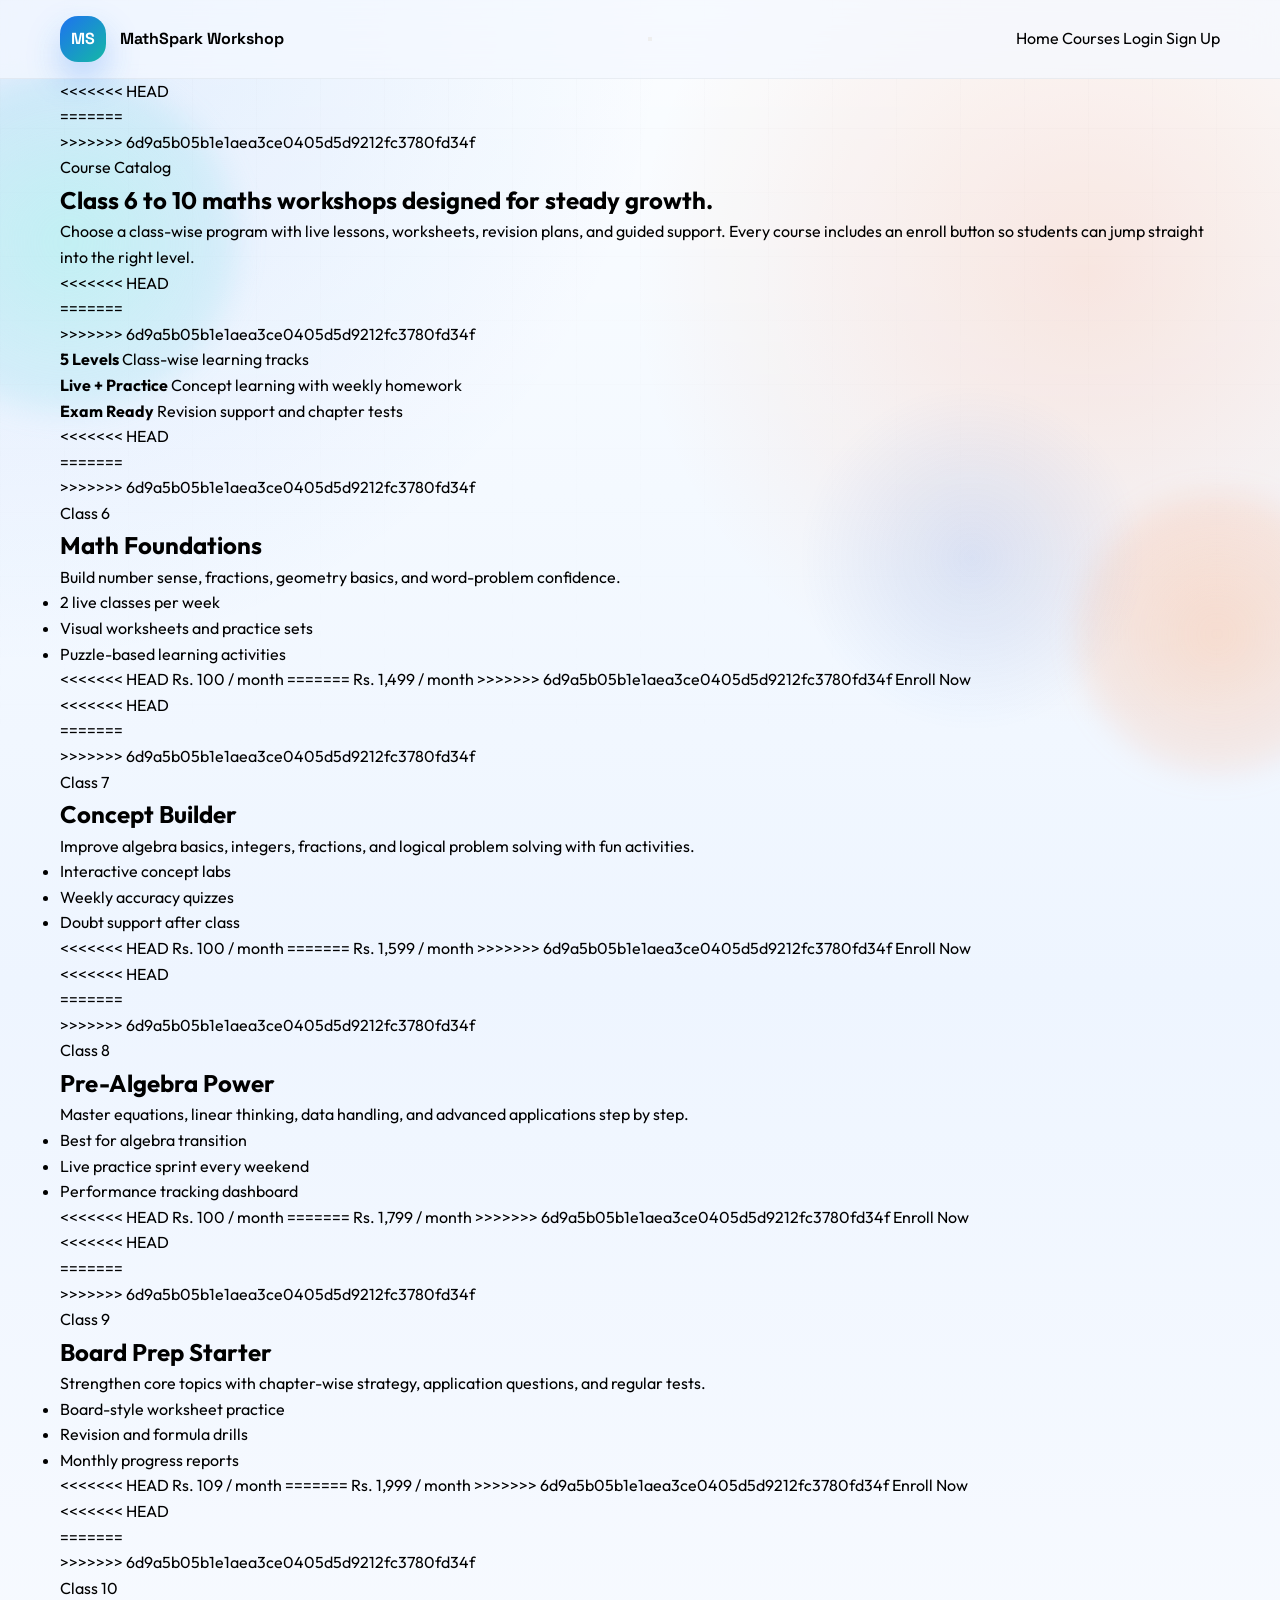
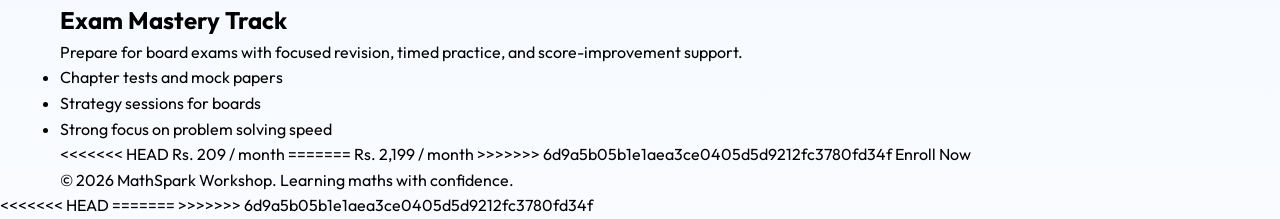
==== commit cd8a6629: "merged" ====
--- a/courses.html
+++ b/courses.html
@@ -36,7 +36,11 @@
 
   <main class="inner-page">
     <section class="page-hero">
+<<<<<<< HEAD
       <div class="page-hero-copy">
+=======
+      <div class="page-hero-copy reveal">
+>>>>>>> 6d9a5b05b1e1aea3ce0405d5d9212fc3780fd34f
         <p class="eyebrow">Course Catalog</p>
         <h1>Class 6 to 10 maths workshops designed for steady growth.</h1>
         <p>
@@ -44,7 +48,11 @@
           support. Every course includes an enroll button so students can jump straight into the right level.
         </p>
       </div>
+<<<<<<< HEAD
       <div class="page-hero-panel">
+=======
+      <div class="page-hero-panel reveal reveal-delay-1">
+>>>>>>> 6d9a5b05b1e1aea3ce0405d5d9212fc3780fd34f
         <div class="mini-stat">
           <strong>5 Levels</strong>
           <span>Class-wise learning tracks</span>
@@ -61,7 +69,11 @@
     </section>
 
     <section class="course-listing">
-      <article class="class-card">
+<<<<<<< HEAD
+      <article class="class-card">
+=======
+      <article class="class-card reveal">
+>>>>>>> 6d9a5b05b1e1aea3ce0405d5d9212fc3780fd34f
         <div class="class-card-top">
           <span class="class-pill">Class 6</span>
           <h2>Math Foundations</h2>
@@ -73,12 +85,20 @@
           <li>Puzzle-based learning activities</li>
         </ul>
         <div class="class-card-bottom">
+<<<<<<< HEAD
           <span class="class-price">Rs. 100 / month</span>
+=======
+          <span class="class-price">Rs. 1,499 / month</span>
+>>>>>>> 6d9a5b05b1e1aea3ce0405d5d9212fc3780fd34f
           <a href="signup.html?course=class-6" class="btn btn-primary enroll-button">Enroll Now</a>
         </div>
       </article>
 
-      <article class="class-card">
+<<<<<<< HEAD
+      <article class="class-card">
+=======
+      <article class="class-card reveal reveal-delay-1">
+>>>>>>> 6d9a5b05b1e1aea3ce0405d5d9212fc3780fd34f
         <div class="class-card-top">
           <span class="class-pill">Class 7</span>
           <h2>Concept Builder</h2>
@@ -90,12 +110,20 @@
           <li>Doubt support after class</li>
         </ul>
         <div class="class-card-bottom">
+<<<<<<< HEAD
           <span class="class-price">Rs. 100 / month</span>
+=======
+          <span class="class-price">Rs. 1,599 / month</span>
+>>>>>>> 6d9a5b05b1e1aea3ce0405d5d9212fc3780fd34f
           <a href="signup.html?course=class-7" class="btn btn-primary enroll-button">Enroll Now</a>
         </div>
       </article>
 
+<<<<<<< HEAD
       <article class="class-card featured-class">
+=======
+      <article class="class-card featured-class reveal reveal-delay-2">
+>>>>>>> 6d9a5b05b1e1aea3ce0405d5d9212fc3780fd34f
         <div class="class-card-top">
           <span class="class-pill">Class 8</span>
           <h2>Pre-Algebra Power</h2>
@@ -107,12 +135,20 @@
           <li>Performance tracking dashboard</li>
         </ul>
         <div class="class-card-bottom">
+<<<<<<< HEAD
           <span class="class-price">Rs. 100 / month</span>
+=======
+          <span class="class-price">Rs. 1,799 / month</span>
+>>>>>>> 6d9a5b05b1e1aea3ce0405d5d9212fc3780fd34f
           <a href="signup.html?course=class-8" class="btn btn-secondary enroll-button">Enroll Now</a>
         </div>
       </article>
 
-      <article class="class-card">
+<<<<<<< HEAD
+      <article class="class-card">
+=======
+      <article class="class-card reveal">
+>>>>>>> 6d9a5b05b1e1aea3ce0405d5d9212fc3780fd34f
         <div class="class-card-top">
           <span class="class-pill">Class 9</span>
           <h2>Board Prep Starter</h2>
@@ -124,12 +160,20 @@
           <li>Monthly progress reports</li>
         </ul>
         <div class="class-card-bottom">
+<<<<<<< HEAD
           <span class="class-price">Rs. 109 / month</span>
+=======
+          <span class="class-price">Rs. 1,999 / month</span>
+>>>>>>> 6d9a5b05b1e1aea3ce0405d5d9212fc3780fd34f
           <a href="signup.html?course=class-9" class="btn btn-primary enroll-button">Enroll Now</a>
         </div>
       </article>
 
-      <article class="class-card">
+<<<<<<< HEAD
+      <article class="class-card">
+=======
+      <article class="class-card reveal reveal-delay-1">
+>>>>>>> 6d9a5b05b1e1aea3ce0405d5d9212fc3780fd34f
         <div class="class-card-top">
           <span class="class-pill">Class 10</span>
           <h2>Exam Mastery Track</h2>
@@ -141,7 +185,11 @@
           <li>Strong focus on problem solving speed</li>
         </ul>
         <div class="class-card-bottom">
+<<<<<<< HEAD
           <span class="class-price">Rs. 209 / month</span>
+=======
+          <span class="class-price">Rs. 2,199 / month</span>
+>>>>>>> 6d9a5b05b1e1aea3ce0405d5d9212fc3780fd34f
           <a href="signup.html?course=class-10" class="btn btn-primary enroll-button">Enroll Now</a>
         </div>
       </article>
@@ -152,6 +200,10 @@
     <p>&copy; 2026 MathSpark Workshop. Learning maths with confidence.</p>
   </footer>
 
+<<<<<<< HEAD
   <script type="module" src="script.js"></script>
+=======
+  <script src="script.js"></script>
+>>>>>>> 6d9a5b05b1e1aea3ce0405d5d9212fc3780fd34f
 </body>
 </html>
--- a/style.css
+++ b/style.css
@@ -1,5 +1,12 @@
 :root {
+<<<<<<< HEAD
   --surface: rgba(255, 255, 255, 0.78);
+=======
+  --bg: #f4f8ff;
+  --bg-deep: #dfeeff;
+  --surface: rgba(255, 255, 255, 0.78);
+  --surface-strong: #ffffff;
+>>>>>>> 6d9a5b05b1e1aea3ce0405d5d9212fc3780fd34f
   --text: #16203d;
   --muted: #60708f;
   --primary: #ff7a45;
@@ -7,12 +14,20 @@
   --secondary: #1e72f0;
   --secondary-dark: #104fba;
   --accent: #14b8a6;
+<<<<<<< HEAD
+=======
+  --accent-soft: #8ef0e5;
+>>>>>>> 6d9a5b05b1e1aea3ce0405d5d9212fc3780fd34f
   --line: rgba(22, 32, 61, 0.08);
   --shadow: 0 24px 80px rgba(29, 55, 109, 0.16);
   --shadow-soft: 0 18px 48px rgba(29, 55, 109, 0.1);
   --radius-xl: 36px;
   --radius-lg: 28px;
   --radius-md: 22px;
+<<<<<<< HEAD
+=======
+  --radius-sm: 16px;
+>>>>>>> 6d9a5b05b1e1aea3ce0405d5d9212fc3780fd34f
 }
 
 * {
@@ -145,10 +160,21 @@
   box-shadow: 0 16px 34px rgba(30, 114, 240, 0.28);
 }
 
+<<<<<<< HEAD
 .nav-links {
   display: flex;
   align-items: center;
   gap: 1.2rem;
+=======
+.brand-text {
+  font-size: 1rem;
+}
+
+.nav-links {
+  display: flex;
+  align-items: center;
+  gap: 1.45rem;
+>>>>>>> 6d9a5b05b1e1aea3ce0405d5d9212fc3780fd34f
   color: var(--muted);
   font-weight: 500;
 }
@@ -176,6 +202,14 @@
   transform: scaleX(1);
 }
 
+<<<<<<< HEAD
+=======
+.nav-links a:hover,
+.nav-links a:focus-visible {
+  color: var(--text);
+}
+
+>>>>>>> 6d9a5b05b1e1aea3ce0405d5d9212fc3780fd34f
 .menu-toggle {
   display: none;
   background: transparent;
@@ -226,6 +260,10 @@
 }
 
 .hero {
+<<<<<<< HEAD
+=======
+  position: relative;
+>>>>>>> 6d9a5b05b1e1aea3ce0405d5d9212fc3780fd34f
   min-height: calc(100vh - 84px);
   padding: 5.5rem 0 4rem;
   display: grid;
@@ -234,6 +272,14 @@
   gap: 2rem;
 }
 
+<<<<<<< HEAD
+=======
+.hero-content {
+  position: relative;
+  z-index: 1;
+}
+
+>>>>>>> 6d9a5b05b1e1aea3ce0405d5d9212fc3780fd34f
 .eyebrow {
   display: inline-flex;
   align-items: center;
@@ -246,13 +292,21 @@
   color: #0f766e;
   font-size: 0.92rem;
   font-weight: 700;
+<<<<<<< HEAD
+=======
+  letter-spacing: 0.01em;
+>>>>>>> 6d9a5b05b1e1aea3ce0405d5d9212fc3780fd34f
 }
 
 .hero h1,
 .section-heading h2,
+<<<<<<< HEAD
 .contact-copy h2,
 .page-hero-copy h1,
 .auth-copy h1 {
+=======
+.contact-copy h2 {
+>>>>>>> 6d9a5b05b1e1aea3ce0405d5d9212fc3780fd34f
   font-family: "Space Grotesk", sans-serif;
   line-height: 1.03;
 }
@@ -265,15 +319,21 @@
 
 .hero-copy,
 .section-heading p,
+<<<<<<< HEAD
 .contact-copy p,
 .page-hero-copy p:last-child,
 .auth-copy p {
   margin-top: 1rem;
+=======
+.contact-copy p {
+  margin-top: 1.15rem;
+>>>>>>> 6d9a5b05b1e1aea3ce0405d5d9212fc3780fd34f
   max-width: 60ch;
   color: var(--muted);
   font-size: 1.05rem;
 }
 
+<<<<<<< HEAD
 .hero-actions,
 .hero-highlights,
 .hero-stats {
@@ -283,15 +343,31 @@
 }
 
 .hero-actions {
+=======
+.hero-actions {
+  display: flex;
+  flex-wrap: wrap;
+  gap: 1rem;
+>>>>>>> 6d9a5b05b1e1aea3ce0405d5d9212fc3780fd34f
   margin: 2rem 0 1.2rem;
 }
 
 .hero-highlights {
+<<<<<<< HEAD
   margin-bottom: 1.8rem;
 }
 
 .hero-highlights span,
 .auth-points span {
+=======
+  display: flex;
+  flex-wrap: wrap;
+  gap: 0.8rem;
+  margin-bottom: 1.8rem;
+}
+
+.hero-highlights span {
+>>>>>>> 6d9a5b05b1e1aea3ce0405d5d9212fc3780fd34f
   padding: 0.68rem 0.95rem;
   border-radius: 999px;
   background: rgba(255, 255, 255, 0.7);
@@ -351,26 +427,63 @@
   box-shadow: var(--shadow-soft);
 }
 
+<<<<<<< HEAD
+=======
+.hero-stats {
+  display: flex;
+  flex-wrap: wrap;
+  gap: 1rem;
+}
+
+>>>>>>> 6d9a5b05b1e1aea3ce0405d5d9212fc3780fd34f
 .hero-stats div,
 .visual-card,
 .course-card,
 .contact-form,
+<<<<<<< HEAD
 .contact-copy,
 .page-hero-copy,
 .page-hero-panel,
 .class-card,
 .auth-copy,
 .auth-card {
+=======
+.contact-copy {
+>>>>>>> 6d9a5b05b1e1aea3ce0405d5d9212fc3780fd34f
   border: 1px solid var(--line);
   box-shadow: var(--shadow);
 }
 
 .hero-stats div {
+<<<<<<< HEAD
+=======
+  position: relative;
+>>>>>>> 6d9a5b05b1e1aea3ce0405d5d9212fc3780fd34f
   min-width: 154px;
   padding: 1rem 1.1rem;
   border-radius: 18px;
   background: rgba(255, 255, 255, 0.68);
   backdrop-filter: blur(14px);
+<<<<<<< HEAD
+=======
+  transition: transform 0.35s ease, box-shadow 0.35s ease;
+}
+
+.hero-stats div:hover {
+  transform: translateY(-6px);
+  box-shadow: 0 28px 48px rgba(29, 55, 109, 0.16);
+}
+
+.hero-stats strong {
+  display: block;
+  font-size: 1.35rem;
+  margin-bottom: 0.2rem;
+}
+
+.hero-stats span {
+  color: var(--muted);
+  font-size: 0.95rem;
+>>>>>>> 6d9a5b05b1e1aea3ce0405d5d9212fc3780fd34f
 }
 
 .hero-visual {
@@ -401,19 +514,45 @@
 }
 
 .visual-card {
+<<<<<<< HEAD
   background: var(--surface);
   backdrop-filter: blur(18px);
   -webkit-backdrop-filter: blur(18px);
+=======
+  position: relative;
+  background: var(--surface);
+  backdrop-filter: blur(18px);
+>>>>>>> 6d9a5b05b1e1aea3ce0405d5d9212fc3780fd34f
 }
 
 .card-main {
   width: min(100%, 430px);
   padding: 2rem;
   border-radius: var(--radius-xl);
+<<<<<<< HEAD
   background: linear-gradient(180deg, rgba(255, 255, 255, 0.94), rgba(236, 244, 255, 0.92)), #fff;
   animation: float 5.2s ease-in-out infinite;
 }
 
+=======
+  background:
+    linear-gradient(180deg, rgba(255, 255, 255, 0.94), rgba(236, 244, 255, 0.92)),
+    #fff;
+  animation: float 5.2s ease-in-out infinite;
+}
+
+.card-main::after {
+  content: "";
+  position: absolute;
+  inset: auto 1.2rem 1.1rem auto;
+  width: 88px;
+  height: 88px;
+  border-radius: 24px;
+  background: radial-gradient(circle, rgba(142, 240, 229, 0.7), rgba(30, 114, 240, 0.04));
+  opacity: 0.8;
+}
+
+>>>>>>> 6d9a5b05b1e1aea3ce0405d5d9212fc3780fd34f
 .card-label {
   color: var(--secondary);
   font-weight: 700;
@@ -423,11 +562,30 @@
 }
 
 .card-main h3 {
+<<<<<<< HEAD
   margin: 0.75rem 0;
   font-size: 2rem;
 }
 
 .progress-panel {
+=======
+  position: relative;
+  z-index: 1;
+  margin: 0.75rem 0;
+  font-size: 2rem;
+  font-family: "Space Grotesk", sans-serif;
+}
+
+.card-main p:last-of-type {
+  position: relative;
+  z-index: 1;
+  color: var(--muted);
+}
+
+.progress-panel {
+  position: relative;
+  z-index: 1;
+>>>>>>> 6d9a5b05b1e1aea3ce0405d5d9212fc3780fd34f
   margin-top: 1.5rem;
   padding: 1rem;
   border-radius: 20px;
@@ -467,6 +625,10 @@
 .progress-bar.alt span {
   width: 85%;
   background: linear-gradient(90deg, var(--primary), #ffb067);
+<<<<<<< HEAD
+=======
+  animation-delay: 0.2s;
+>>>>>>> 6d9a5b05b1e1aea3ce0405d5d9212fc3780fd34f
 }
 
 .card-floating {
@@ -477,20 +639,46 @@
   animation: bob 4.8s ease-in-out infinite;
 }
 
+<<<<<<< HEAD
 .top-card {
   top: 4rem;
   right: 1rem;
+=======
+.card-floating span {
+  display: block;
+  color: var(--muted);
+  font-size: 0.9rem;
+  margin-bottom: 0.3rem;
+}
+
+.card-floating strong {
+  font-size: 1rem;
+}
+
+.top-card {
+  top: 4rem;
+  right: 1rem;
+  animation-delay: -1s;
+>>>>>>> 6d9a5b05b1e1aea3ce0405d5d9212fc3780fd34f
 }
 
 .bottom-card {
   left: 1rem;
   bottom: 4rem;
+<<<<<<< HEAD
 }
 
 .courses,
 .contact,
 .inner-page,
 .auth-page {
+=======
+  animation-delay: -2.4s;
+}
+
+.courses,
+.contact {
+>>>>>>> 6d9a5b05b1e1aea3ce0405d5d9212fc3780fd34f
   padding: 3rem 0 5rem;
 }
 
@@ -505,6 +693,7 @@
   letter-spacing: -0.03em;
 }
 
+<<<<<<< HEAD
 .course-grid,
 .course-listing {
   display: grid;
@@ -521,11 +710,22 @@
 
 .course-card,
 .class-card {
+=======
+.course-grid {
+  display: grid;
+  grid-template-columns: repeat(3, 1fr);
+  gap: 1.5rem;
+}
+
+.course-card {
+  position: relative;
+>>>>>>> 6d9a5b05b1e1aea3ce0405d5d9212fc3780fd34f
   overflow: hidden;
   padding: 1.9rem;
   border-radius: var(--radius-lg);
   background: rgba(255, 255, 255, 0.8);
   backdrop-filter: blur(14px);
+<<<<<<< HEAD
   -webkit-backdrop-filter: blur(14px);
   transition: transform 0.35s ease, box-shadow 0.35s ease, border-color 0.35s ease;
 }
@@ -538,16 +738,47 @@
 
 .course-card.featured,
 .featured-class {
+=======
+  transition: transform 0.35s ease, box-shadow 0.35s ease, border-color 0.35s ease;
+}
+
+.course-card::before {
+  content: "";
+  position: absolute;
+  inset: 0 auto auto 0;
+  width: 100%;
+  height: 6px;
+  background: linear-gradient(90deg, var(--secondary), var(--accent));
+}
+
+.course-card:hover {
+  transform: translateY(-10px);
+  box-shadow: 0 30px 60px rgba(29, 55, 109, 0.18);
+  border-color: rgba(30, 114, 240, 0.16);
+}
+
+.course-card.featured {
+>>>>>>> 6d9a5b05b1e1aea3ce0405d5d9212fc3780fd34f
   background: linear-gradient(180deg, rgba(30, 114, 240, 0.98), rgba(16, 79, 186, 0.98));
   color: #fff;
 }
 
+<<<<<<< HEAD
 .course-card.featured p,
 .course-card.featured li,
 .course-card.featured .course-link,
 .featured-class p,
 .featured-class li,
 .featured-class .class-price {
+=======
+.course-card.featured::before {
+  background: linear-gradient(90deg, #ffffff, rgba(255, 255, 255, 0.45));
+}
+
+.course-card.featured p,
+.course-card.featured li,
+.course-card.featured .course-link {
+>>>>>>> 6d9a5b05b1e1aea3ce0405d5d9212fc3780fd34f
   color: rgba(255, 255, 255, 0.9);
 }
 
@@ -563,6 +794,10 @@
   font-weight: 700;
   background: linear-gradient(135deg, rgba(255, 122, 69, 0.16), rgba(20, 184, 166, 0.22));
   color: var(--primary);
+<<<<<<< HEAD
+=======
+  box-shadow: inset 0 0 0 1px rgba(22, 32, 61, 0.06);
+>>>>>>> 6d9a5b05b1e1aea3ce0405d5d9212fc3780fd34f
 }
 
 .course-card.featured .course-icon {
@@ -570,6 +805,7 @@
   color: #fff;
 }
 
+<<<<<<< HEAD
 .course-card h3,
 .class-card-top h2 {
   margin-bottom: 0.7rem;
@@ -587,10 +823,23 @@
 
 .course-card ul,
 .class-features {
+=======
+.course-card h3 {
+  margin-bottom: 0.7rem;
+  font-size: 1.38rem;
+}
+
+.course-card p {
+  color: var(--muted);
+}
+
+.course-card ul {
+>>>>>>> 6d9a5b05b1e1aea3ce0405d5d9212fc3780fd34f
   list-style: none;
   margin-top: 1.2rem;
 }
 
+<<<<<<< HEAD
 .course-card li,
 .class-features li {
   position: relative;
@@ -600,6 +849,16 @@
 
 .course-card li::before,
 .class-features li::before {
+=======
+.course-card li {
+  position: relative;
+  padding-left: 1.2rem;
+  margin-bottom: 0.75rem;
+  color: var(--muted);
+}
+
+.course-card li::before {
+>>>>>>> 6d9a5b05b1e1aea3ce0405d5d9212fc3780fd34f
   content: "";
   position: absolute;
   left: 0;
@@ -608,6 +867,10 @@
   height: 0.45rem;
   border-radius: 50%;
   background: var(--accent);
+<<<<<<< HEAD
+=======
+  box-shadow: 0 0 0 6px rgba(20, 184, 166, 0.08);
+>>>>>>> 6d9a5b05b1e1aea3ce0405d5d9212fc3780fd34f
 }
 
 .course-link {
@@ -633,6 +896,7 @@
 }
 
 .contact-copy,
+<<<<<<< HEAD
 .contact-form,
 .page-hero-copy,
 .page-hero-panel,
@@ -657,18 +921,63 @@
 
 .contact-points div,
 .mini-stat {
+=======
+.contact-form {
+  padding: 2rem;
+  border-radius: var(--radius-xl);
+  background: rgba(255, 255, 255, 0.8);
+  backdrop-filter: blur(16px);
+}
+
+.contact-copy {
+  position: relative;
+  overflow: hidden;
+}
+
+.contact-copy::after {
+  content: "";
+  position: absolute;
+  right: -60px;
+  bottom: -60px;
+  width: 180px;
+  height: 180px;
+  border-radius: 40px;
+  background: linear-gradient(135deg, rgba(142, 240, 229, 0.36), rgba(30, 114, 240, 0.08));
+  transform: rotate(24deg);
+}
+
+.contact-points {
+  display: grid;
+  gap: 1rem;
+  margin-top: 1.75rem;
+}
+
+.contact-points div {
+>>>>>>> 6d9a5b05b1e1aea3ce0405d5d9212fc3780fd34f
   padding: 1rem 1.05rem;
   border-radius: 18px;
   background: rgba(255, 255, 255, 0.7);
   border: 1px solid rgba(22, 32, 61, 0.06);
 }
 
+<<<<<<< HEAD
 .contact-form,
 .auth-card {
+=======
+.contact-points span {
+  display: block;
+  color: var(--muted);
+  font-size: 0.92rem;
+  margin-bottom: 0.2rem;
+}
+
+.contact-form {
+>>>>>>> 6d9a5b05b1e1aea3ce0405d5d9212fc3780fd34f
   display: grid;
   gap: 0.85rem;
 }
 
+<<<<<<< HEAD
 .contact-form h3,
 .auth-card h2 {
   font-family: "Space Grotesk", sans-serif;
@@ -676,13 +985,315 @@
 
 .contact-form label,
 .auth-card label {
+=======
+.contact-form h3 {
+  font-family: "Space Grotesk", sans-serif;
+  font-size: 1.6rem;
+  margin-bottom: 0.3rem;
+}
+
+.contact-form label {
+>>>>>>> 6d9a5b05b1e1aea3ce0405d5d9212fc3780fd34f
   font-weight: 600;
   font-size: 0.95rem;
 }
 
 .contact-form input,
 .contact-form select,
+<<<<<<< HEAD
 .contact-form textarea,
+.auth-card input,
+.auth-card select {
+=======
+.contact-form textarea {
+>>>>>>> 6d9a5b05b1e1aea3ce0405d5d9212fc3780fd34f
+  width: 100%;
+  padding: 0.98rem 1rem;
+  border-radius: 16px;
+  border: 1px solid rgba(22, 32, 61, 0.1);
+  background: rgba(255, 255, 255, 0.92);
+  color: var(--text);
+  outline: none;
+  transition: border-color 0.25s ease, box-shadow 0.25s ease, transform 0.25s ease;
+}
+
+.contact-form input:focus,
+.contact-form select:focus,
+<<<<<<< HEAD
+.contact-form textarea:focus,
+.auth-card input:focus,
+.auth-card select:focus {
+=======
+.contact-form textarea:focus {
+>>>>>>> 6d9a5b05b1e1aea3ce0405d5d9212fc3780fd34f
+  transform: translateY(-1px);
+  border-color: rgba(30, 114, 240, 0.34);
+  box-shadow: 0 0 0 4px rgba(30, 114, 240, 0.11);
+}
+
+<<<<<<< HEAD
+=======
+.full-width {
+  width: 100%;
+  margin-top: 0.5rem;
+}
+
+.form-status {
+  min-height: 1.5rem;
+  color: #0f766e;
+  font-weight: 600;
+}
+
+.site-footer {
+  padding: 0 0 2.7rem;
+  color: var(--muted);
+  text-align: center;
+}
+
+.inner-page,
+.auth-page {
+  padding: 2.5rem 0 4rem;
+}
+
+>>>>>>> 6d9a5b05b1e1aea3ce0405d5d9212fc3780fd34f
+.page-hero {
+  display: grid;
+  grid-template-columns: 1.15fr 0.85fr;
+  gap: 1.5rem;
+  align-items: stretch;
+  margin-bottom: 2rem;
+}
+
+<<<<<<< HEAD
+.auth-layout {
+  width: min(1080px, calc(100% - 2rem));
+  margin: 0 auto;
+  display: grid;
+  grid-template-columns: 1fr 0.95fr;
+  gap: 1.5rem;
+  align-items: center;
+=======
+.page-hero-copy,
+.page-hero-panel,
+.class-card,
+.auth-copy,
+.auth-card {
+  border: 1px solid var(--line);
+  box-shadow: var(--shadow);
+  background: rgba(255, 255, 255, 0.82);
+  backdrop-filter: blur(16px);
+  -webkit-backdrop-filter: blur(16px);
+}
+
+.page-hero-copy,
+.page-hero-panel,
+.auth-copy,
+.auth-card {
+  padding: 2rem;
+  border-radius: var(--radius-xl);
+}
+
+.page-hero-copy h1,
+.auth-copy h1 {
+  font-family: "Space Grotesk", sans-serif;
+  font-size: clamp(2.3rem, 4vw, 4rem);
+  line-height: 1.05;
+  letter-spacing: -0.03em;
+}
+
+.page-hero-copy p:last-child,
+.auth-copy p {
+  margin-top: 1rem;
+  color: var(--muted);
+}
+
+.page-hero-panel {
+  display: grid;
+  gap: 1rem;
+  align-content: center;
+}
+
+.mini-stat {
+  padding: 1rem 1.1rem;
+  border-radius: 20px;
+  background: rgba(255, 255, 255, 0.7);
+  border: 1px solid rgba(22, 32, 61, 0.06);
+}
+
+.mini-stat strong {
+  display: block;
+  margin-bottom: 0.25rem;
+  font-size: 1.15rem;
+}
+
+.mini-stat span {
+  color: var(--muted);
+}
+
+.course-listing {
+  display: grid;
+  grid-template-columns: repeat(2, 1fr);
+  gap: 1.5rem;
+}
+
+.class-card {
+  display: grid;
+  gap: 1.25rem;
+  padding: 1.9rem;
+  border-radius: var(--radius-lg);
+  transition: transform 0.3s ease, box-shadow 0.3s ease;
+}
+
+.class-card:hover {
+  transform: translateY(-8px);
+  box-shadow: 0 30px 60px rgba(29, 55, 109, 0.18);
+}
+
+.featured-class {
+  background: linear-gradient(180deg, rgba(30, 114, 240, 0.98), rgba(16, 79, 186, 0.98));
+  color: #fff;
+}
+
+.featured-class p,
+.featured-class li,
+.featured-class .class-price {
+  color: rgba(255, 255, 255, 0.88);
+>>>>>>> 6d9a5b05b1e1aea3ce0405d5d9212fc3780fd34f
+}
+
+.class-pill {
+  display: inline-flex;
+  width: fit-content;
+  padding: 0.48rem 0.82rem;
+  border-radius: 999px;
+  background: rgba(20, 184, 166, 0.12);
+  color: #0f766e;
+  font-size: 0.92rem;
+  font-weight: 700;
+}
+
+.featured-class .class-pill {
+  background: rgba(255, 255, 255, 0.14);
+  color: #fff;
+}
+
+<<<<<<< HEAD
+=======
+.class-card-top h2 {
+  margin-top: 0.85rem;
+  font-family: "Space Grotesk", sans-serif;
+  font-size: 1.8rem;
+}
+
+.class-card-top p {
+  margin-top: 0.7rem;
+  color: var(--muted);
+}
+
+.class-features {
+  list-style: none;
+}
+
+.class-features li {
+  position: relative;
+  padding-left: 1.2rem;
+  margin-bottom: 0.75rem;
+  color: var(--muted);
+}
+
+.class-features li::before {
+  content: "";
+  position: absolute;
+  left: 0;
+  top: 0.65rem;
+  width: 0.45rem;
+  height: 0.45rem;
+  border-radius: 50%;
+  background: var(--accent);
+}
+
+>>>>>>> 6d9a5b05b1e1aea3ce0405d5d9212fc3780fd34f
+.class-card-bottom {
+  display: flex;
+  flex-wrap: wrap;
+  align-items: center;
+  justify-content: space-between;
+  gap: 1rem;
+}
+
+.class-price {
+  font-weight: 700;
+  color: var(--secondary-dark);
+}
+
+<<<<<<< HEAD
+.full-width {
+  width: 100%;
+  margin-top: 0.5rem;
+}
+
+.form-status,
+=======
+.enroll-button {
+  min-width: 148px;
+}
+
+.auth-layout {
+  width: min(1080px, calc(100% - 2rem));
+  margin: 0 auto;
+  display: grid;
+  grid-template-columns: 1fr 0.95fr;
+  gap: 1.5rem;
+  align-items: center;
+}
+
+.auth-copy {
+  position: relative;
+  overflow: hidden;
+}
+
+.auth-copy::after {
+  content: "";
+  position: absolute;
+  right: -40px;
+  bottom: -50px;
+  width: 160px;
+  height: 160px;
+  border-radius: 32px;
+  transform: rotate(18deg);
+  background: linear-gradient(135deg, rgba(142, 240, 229, 0.4), rgba(30, 114, 240, 0.08));
+}
+
+.auth-points {
+  display: flex;
+  flex-wrap: wrap;
+  gap: 0.75rem;
+  margin-top: 1.5rem;
+}
+
+.auth-points span {
+  padding: 0.7rem 0.95rem;
+  border-radius: 999px;
+  background: rgba(255, 255, 255, 0.72);
+  border: 1px solid rgba(22, 32, 61, 0.08);
+  font-weight: 600;
+}
+
+.auth-card {
+  display: grid;
+  gap: 0.85rem;
+}
+
+.auth-card h2 {
+  font-family: "Space Grotesk", sans-serif;
+  font-size: 1.9rem;
+}
+
+.auth-card label {
+  font-weight: 600;
+  font-size: 0.95rem;
+}
+
 .auth-card input,
 .auth-card select {
   width: 100%;
@@ -695,9 +1306,6 @@
   transition: border-color 0.25s ease, box-shadow 0.25s ease, transform 0.25s ease;
 }
 
-.contact-form input:focus,
-.contact-form select:focus,
-.contact-form textarea:focus,
 .auth-card input:focus,
 .auth-card select:focus {
   transform: translateY(-1px);
@@ -705,75 +1313,34 @@
   box-shadow: 0 0 0 4px rgba(30, 114, 240, 0.11);
 }
 
-.page-hero {
-  display: grid;
-  grid-template-columns: 1.15fr 0.85fr;
-  gap: 1.5rem;
-  align-items: stretch;
-  margin-bottom: 2rem;
-}
-
-.auth-layout {
-  width: min(1080px, calc(100% - 2rem));
-  margin: 0 auto;
-  display: grid;
-  grid-template-columns: 1fr 0.95fr;
-  gap: 1.5rem;
-  align-items: center;
-}
-
-.class-pill {
-  display: inline-flex;
-  width: fit-content;
-  padding: 0.48rem 0.82rem;
-  border-radius: 999px;
-  background: rgba(20, 184, 166, 0.12);
-  color: #0f766e;
-  font-size: 0.92rem;
-  font-weight: 700;
-}
-
-.featured-class .class-pill {
-  background: rgba(255, 255, 255, 0.14);
-  color: #fff;
-}
-
-.class-card-bottom {
-  display: flex;
-  flex-wrap: wrap;
-  align-items: center;
-  justify-content: space-between;
-  gap: 1rem;
-}
-
-.class-price {
-  font-weight: 700;
-  color: var(--secondary-dark);
-}
-
-.full-width {
-  width: 100%;
-  margin-top: 0.5rem;
-}
-
-.form-status,
+>>>>>>> 6d9a5b05b1e1aea3ce0405d5d9212fc3780fd34f
 .auth-status {
   min-height: 1.5rem;
   color: #0f766e;
   font-weight: 600;
 }
 
+<<<<<<< HEAD
+=======
+.auth-switch {
+  color: var(--muted);
+}
+
+>>>>>>> 6d9a5b05b1e1aea3ce0405d5d9212fc3780fd34f
 .auth-switch a {
   color: var(--secondary-dark);
   font-weight: 700;
 }
 
+<<<<<<< HEAD
 .site-footer {
   padding: 0 0 2.7rem;
   color: var(--muted);
   text-align: center;
 }
 
+=======
+>>>>>>> 6d9a5b05b1e1aea3ce0405d5d9212fc3780fd34f
 .reveal {
   opacity: 0;
   transform: translateY(34px) scale(0.98);
@@ -798,6 +1365,7 @@
 }
 
 @keyframes float {
+<<<<<<< HEAD
   0%, 100% { transform: translateY(0); }
   50% { transform: translateY(-12px); }
 }
@@ -815,6 +1383,44 @@
 @keyframes spin {
   from { transform: rotate(0deg); }
   to { transform: rotate(360deg); }
+=======
+  0%,
+  100% {
+    transform: translateY(0px);
+  }
+  50% {
+    transform: translateY(-12px);
+  }
+}
+
+@keyframes bob {
+  0%,
+  100% {
+    transform: translateY(0px) rotate(0deg);
+  }
+  50% {
+    transform: translateY(-10px) rotate(1deg);
+  }
+}
+
+@keyframes drift {
+  0%,
+  100% {
+    transform: translate3d(0, 0, 0);
+  }
+  50% {
+    transform: translate3d(20px, -18px, 0);
+  }
+}
+
+@keyframes spin {
+  from {
+    transform: rotate(0deg);
+  }
+  to {
+    transform: rotate(360deg);
+  }
+>>>>>>> 6d9a5b05b1e1aea3ce0405d5d9212fc3780fd34f
 }
 
 @keyframes growBar {
@@ -848,9 +1454,15 @@
     order: -1;
   }
 
+<<<<<<< HEAD
   .hero h1,
   .section-heading h2,
   .contact-copy h2,
+=======
+  .section-heading h2,
+  .contact-copy h2,
+  .hero h1,
+>>>>>>> 6d9a5b05b1e1aea3ce0405d5d9212fc3780fd34f
   .page-hero-copy h1,
   .auth-copy h1 {
     max-width: none;
@@ -882,10 +1494,15 @@
 
   .hero-actions,
   .hero-highlights,
+<<<<<<< HEAD
   .hero-stats,
   .class-card-bottom {
     flex-direction: column;
     align-items: stretch;
+=======
+  .hero-stats {
+    flex-direction: column;
+>>>>>>> 6d9a5b05b1e1aea3ce0405d5d9212fc3780fd34f
   }
 
   .hero-visual {
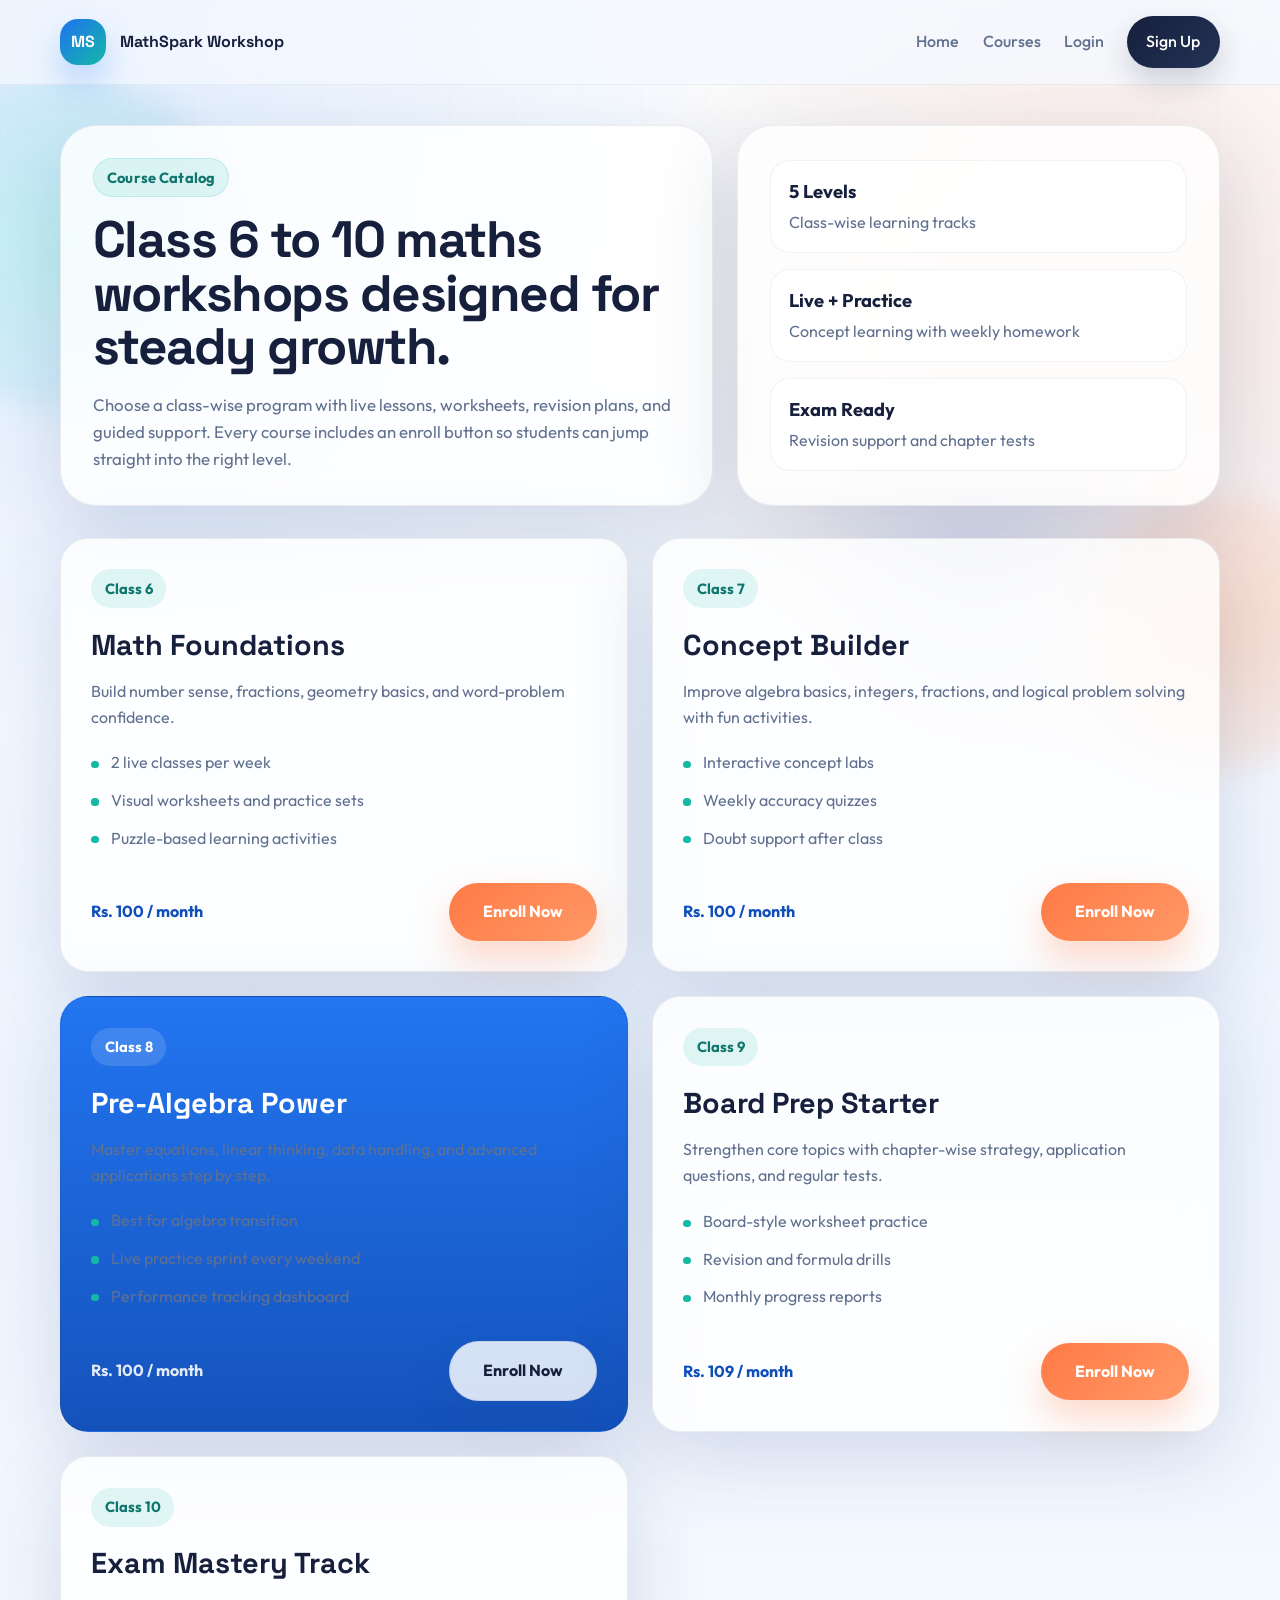
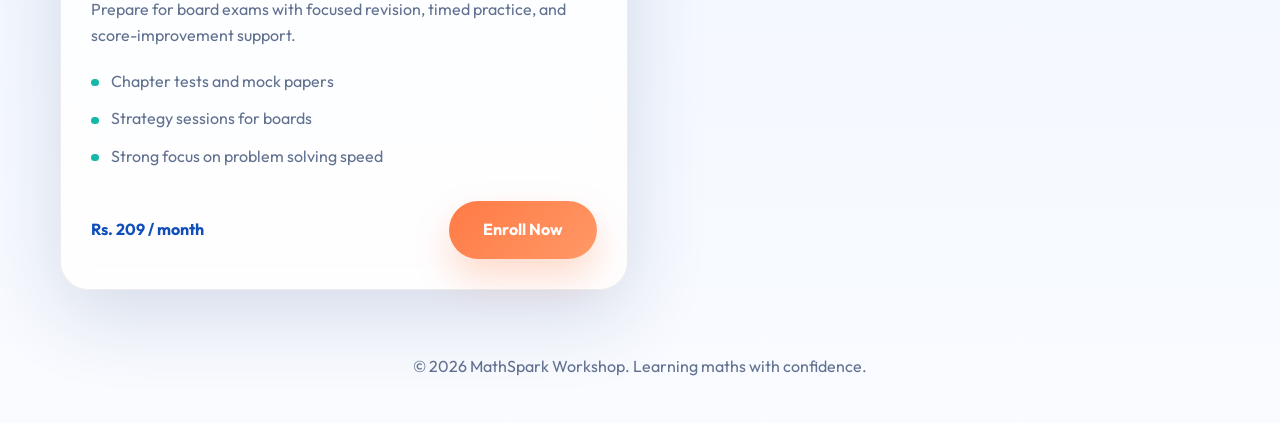
==== commit a230711c: "merged changes" ====
--- a/courses.html
+++ b/courses.html
@@ -36,11 +36,7 @@
 
   <main class="inner-page">
     <section class="page-hero">
-<<<<<<< HEAD
       <div class="page-hero-copy">
-=======
-      <div class="page-hero-copy reveal">
->>>>>>> 6d9a5b05b1e1aea3ce0405d5d9212fc3780fd34f
         <p class="eyebrow">Course Catalog</p>
         <h1>Class 6 to 10 maths workshops designed for steady growth.</h1>
         <p>
@@ -48,11 +44,7 @@
           support. Every course includes an enroll button so students can jump straight into the right level.
         </p>
       </div>
-<<<<<<< HEAD
       <div class="page-hero-panel">
-=======
-      <div class="page-hero-panel reveal reveal-delay-1">
->>>>>>> 6d9a5b05b1e1aea3ce0405d5d9212fc3780fd34f
         <div class="mini-stat">
           <strong>5 Levels</strong>
           <span>Class-wise learning tracks</span>
@@ -69,11 +61,7 @@
     </section>
 
     <section class="course-listing">
-<<<<<<< HEAD
       <article class="class-card">
-=======
-      <article class="class-card reveal">
->>>>>>> 6d9a5b05b1e1aea3ce0405d5d9212fc3780fd34f
         <div class="class-card-top">
           <span class="class-pill">Class 6</span>
           <h2>Math Foundations</h2>
@@ -85,20 +73,12 @@
           <li>Puzzle-based learning activities</li>
         </ul>
         <div class="class-card-bottom">
-<<<<<<< HEAD
           <span class="class-price">Rs. 100 / month</span>
-=======
-          <span class="class-price">Rs. 1,499 / month</span>
->>>>>>> 6d9a5b05b1e1aea3ce0405d5d9212fc3780fd34f
           <a href="signup.html?course=class-6" class="btn btn-primary enroll-button">Enroll Now</a>
         </div>
       </article>
 
-<<<<<<< HEAD
       <article class="class-card">
-=======
-      <article class="class-card reveal reveal-delay-1">
->>>>>>> 6d9a5b05b1e1aea3ce0405d5d9212fc3780fd34f
         <div class="class-card-top">
           <span class="class-pill">Class 7</span>
           <h2>Concept Builder</h2>
@@ -110,20 +90,12 @@
           <li>Doubt support after class</li>
         </ul>
         <div class="class-card-bottom">
-<<<<<<< HEAD
           <span class="class-price">Rs. 100 / month</span>
-=======
-          <span class="class-price">Rs. 1,599 / month</span>
->>>>>>> 6d9a5b05b1e1aea3ce0405d5d9212fc3780fd34f
           <a href="signup.html?course=class-7" class="btn btn-primary enroll-button">Enroll Now</a>
         </div>
       </article>
 
-<<<<<<< HEAD
       <article class="class-card featured-class">
-=======
-      <article class="class-card featured-class reveal reveal-delay-2">
->>>>>>> 6d9a5b05b1e1aea3ce0405d5d9212fc3780fd34f
         <div class="class-card-top">
           <span class="class-pill">Class 8</span>
           <h2>Pre-Algebra Power</h2>
@@ -135,20 +107,12 @@
           <li>Performance tracking dashboard</li>
         </ul>
         <div class="class-card-bottom">
-<<<<<<< HEAD
           <span class="class-price">Rs. 100 / month</span>
-=======
-          <span class="class-price">Rs. 1,799 / month</span>
->>>>>>> 6d9a5b05b1e1aea3ce0405d5d9212fc3780fd34f
           <a href="signup.html?course=class-8" class="btn btn-secondary enroll-button">Enroll Now</a>
         </div>
       </article>
 
-<<<<<<< HEAD
       <article class="class-card">
-=======
-      <article class="class-card reveal">
->>>>>>> 6d9a5b05b1e1aea3ce0405d5d9212fc3780fd34f
         <div class="class-card-top">
           <span class="class-pill">Class 9</span>
           <h2>Board Prep Starter</h2>
@@ -160,20 +124,12 @@
           <li>Monthly progress reports</li>
         </ul>
         <div class="class-card-bottom">
-<<<<<<< HEAD
           <span class="class-price">Rs. 109 / month</span>
-=======
-          <span class="class-price">Rs. 1,999 / month</span>
->>>>>>> 6d9a5b05b1e1aea3ce0405d5d9212fc3780fd34f
           <a href="signup.html?course=class-9" class="btn btn-primary enroll-button">Enroll Now</a>
         </div>
       </article>
 
-<<<<<<< HEAD
       <article class="class-card">
-=======
-      <article class="class-card reveal reveal-delay-1">
->>>>>>> 6d9a5b05b1e1aea3ce0405d5d9212fc3780fd34f
         <div class="class-card-top">
           <span class="class-pill">Class 10</span>
           <h2>Exam Mastery Track</h2>
@@ -185,11 +141,7 @@
           <li>Strong focus on problem solving speed</li>
         </ul>
         <div class="class-card-bottom">
-<<<<<<< HEAD
           <span class="class-price">Rs. 209 / month</span>
-=======
-          <span class="class-price">Rs. 2,199 / month</span>
->>>>>>> 6d9a5b05b1e1aea3ce0405d5d9212fc3780fd34f
           <a href="signup.html?course=class-10" class="btn btn-primary enroll-button">Enroll Now</a>
         </div>
       </article>
@@ -200,10 +152,7 @@
     <p>&copy; 2026 MathSpark Workshop. Learning maths with confidence.</p>
   </footer>
 
-<<<<<<< HEAD
+  <script src="firebase-config.js"></script>
   <script type="module" src="script.js"></script>
-=======
-  <script src="script.js"></script>
->>>>>>> 6d9a5b05b1e1aea3ce0405d5d9212fc3780fd34f
 </body>
 </html>
--- a/style.css
+++ b/style.css
@@ -1,12 +1,7 @@
 :root {
-<<<<<<< HEAD
-  --surface: rgba(255, 255, 255, 0.78);
-=======
   --bg: #f4f8ff;
-  --bg-deep: #dfeeff;
   --surface: rgba(255, 255, 255, 0.78);
   --surface-strong: #ffffff;
->>>>>>> 6d9a5b05b1e1aea3ce0405d5d9212fc3780fd34f
   --text: #16203d;
   --muted: #60708f;
   --primary: #ff7a45;
@@ -14,20 +9,14 @@
   --secondary: #1e72f0;
   --secondary-dark: #104fba;
   --accent: #14b8a6;
-<<<<<<< HEAD
-=======
   --accent-soft: #8ef0e5;
->>>>>>> 6d9a5b05b1e1aea3ce0405d5d9212fc3780fd34f
   --line: rgba(22, 32, 61, 0.08);
   --shadow: 0 24px 80px rgba(29, 55, 109, 0.16);
   --shadow-soft: 0 18px 48px rgba(29, 55, 109, 0.1);
   --radius-xl: 36px;
   --radius-lg: 28px;
   --radius-md: 22px;
-<<<<<<< HEAD
-=======
   --radius-sm: 16px;
->>>>>>> 6d9a5b05b1e1aea3ce0405d5d9212fc3780fd34f
 }
 
 * {
@@ -160,12 +149,6 @@
   box-shadow: 0 16px 34px rgba(30, 114, 240, 0.28);
 }
 
-<<<<<<< HEAD
-.nav-links {
-  display: flex;
-  align-items: center;
-  gap: 1.2rem;
-=======
 .brand-text {
   font-size: 1rem;
 }
@@ -174,7 +157,6 @@
   display: flex;
   align-items: center;
   gap: 1.45rem;
->>>>>>> 6d9a5b05b1e1aea3ce0405d5d9212fc3780fd34f
   color: var(--muted);
   font-weight: 500;
 }
@@ -202,14 +184,11 @@
   transform: scaleX(1);
 }
 
-<<<<<<< HEAD
-=======
 .nav-links a:hover,
 .nav-links a:focus-visible {
   color: var(--text);
 }
 
->>>>>>> 6d9a5b05b1e1aea3ce0405d5d9212fc3780fd34f
 .menu-toggle {
   display: none;
   background: transparent;
@@ -260,10 +239,7 @@
 }
 
 .hero {
-<<<<<<< HEAD
-=======
-  position: relative;
->>>>>>> 6d9a5b05b1e1aea3ce0405d5d9212fc3780fd34f
+  position: relative;
   min-height: calc(100vh - 84px);
   padding: 5.5rem 0 4rem;
   display: grid;
@@ -272,14 +248,11 @@
   gap: 2rem;
 }
 
-<<<<<<< HEAD
-=======
 .hero-content {
   position: relative;
   z-index: 1;
 }
 
->>>>>>> 6d9a5b05b1e1aea3ce0405d5d9212fc3780fd34f
 .eyebrow {
   display: inline-flex;
   align-items: center;
@@ -292,21 +265,14 @@
   color: #0f766e;
   font-size: 0.92rem;
   font-weight: 700;
-<<<<<<< HEAD
-=======
   letter-spacing: 0.01em;
->>>>>>> 6d9a5b05b1e1aea3ce0405d5d9212fc3780fd34f
 }
 
 .hero h1,
 .section-heading h2,
-<<<<<<< HEAD
 .contact-copy h2,
 .page-hero-copy h1,
 .auth-copy h1 {
-=======
-.contact-copy h2 {
->>>>>>> 6d9a5b05b1e1aea3ce0405d5d9212fc3780fd34f
   font-family: "Space Grotesk", sans-serif;
   line-height: 1.03;
 }
@@ -319,21 +285,15 @@
 
 .hero-copy,
 .section-heading p,
-<<<<<<< HEAD
 .contact-copy p,
 .page-hero-copy p:last-child,
 .auth-copy p {
-  margin-top: 1rem;
-=======
-.contact-copy p {
   margin-top: 1.15rem;
->>>>>>> 6d9a5b05b1e1aea3ce0405d5d9212fc3780fd34f
   max-width: 60ch;
   color: var(--muted);
   font-size: 1.05rem;
 }
 
-<<<<<<< HEAD
 .hero-actions,
 .hero-highlights,
 .hero-stats {
@@ -343,31 +303,15 @@
 }
 
 .hero-actions {
-=======
-.hero-actions {
-  display: flex;
-  flex-wrap: wrap;
-  gap: 1rem;
->>>>>>> 6d9a5b05b1e1aea3ce0405d5d9212fc3780fd34f
   margin: 2rem 0 1.2rem;
 }
 
 .hero-highlights {
-<<<<<<< HEAD
   margin-bottom: 1.8rem;
 }
 
 .hero-highlights span,
 .auth-points span {
-=======
-  display: flex;
-  flex-wrap: wrap;
-  gap: 0.8rem;
-  margin-bottom: 1.8rem;
-}
-
-.hero-highlights span {
->>>>>>> 6d9a5b05b1e1aea3ce0405d5d9212fc3780fd34f
   padding: 0.68rem 0.95rem;
   border-radius: 999px;
   background: rgba(255, 255, 255, 0.7);
@@ -427,45 +371,27 @@
   box-shadow: var(--shadow-soft);
 }
 
-<<<<<<< HEAD
-=======
-.hero-stats {
-  display: flex;
-  flex-wrap: wrap;
-  gap: 1rem;
-}
-
->>>>>>> 6d9a5b05b1e1aea3ce0405d5d9212fc3780fd34f
 .hero-stats div,
 .visual-card,
 .course-card,
 .contact-form,
-<<<<<<< HEAD
 .contact-copy,
 .page-hero-copy,
 .page-hero-panel,
 .class-card,
 .auth-copy,
 .auth-card {
-=======
-.contact-copy {
->>>>>>> 6d9a5b05b1e1aea3ce0405d5d9212fc3780fd34f
   border: 1px solid var(--line);
   box-shadow: var(--shadow);
 }
 
 .hero-stats div {
-<<<<<<< HEAD
-=======
-  position: relative;
->>>>>>> 6d9a5b05b1e1aea3ce0405d5d9212fc3780fd34f
+  position: relative;
   min-width: 154px;
   padding: 1rem 1.1rem;
   border-radius: 18px;
   background: rgba(255, 255, 255, 0.68);
   backdrop-filter: blur(14px);
-<<<<<<< HEAD
-=======
   transition: transform 0.35s ease, box-shadow 0.35s ease;
 }
 
@@ -483,7 +409,6 @@
 .hero-stats span {
   color: var(--muted);
   font-size: 0.95rem;
->>>>>>> 6d9a5b05b1e1aea3ce0405d5d9212fc3780fd34f
 }
 
 .hero-visual {
@@ -514,27 +439,16 @@
 }
 
 .visual-card {
-<<<<<<< HEAD
+  position: relative;
   background: var(--surface);
   backdrop-filter: blur(18px);
   -webkit-backdrop-filter: blur(18px);
-=======
-  position: relative;
-  background: var(--surface);
-  backdrop-filter: blur(18px);
->>>>>>> 6d9a5b05b1e1aea3ce0405d5d9212fc3780fd34f
 }
 
 .card-main {
   width: min(100%, 430px);
   padding: 2rem;
   border-radius: var(--radius-xl);
-<<<<<<< HEAD
-  background: linear-gradient(180deg, rgba(255, 255, 255, 0.94), rgba(236, 244, 255, 0.92)), #fff;
-  animation: float 5.2s ease-in-out infinite;
-}
-
-=======
   background:
     linear-gradient(180deg, rgba(255, 255, 255, 0.94), rgba(236, 244, 255, 0.92)),
     #fff;
@@ -552,7 +466,6 @@
   opacity: 0.8;
 }
 
->>>>>>> 6d9a5b05b1e1aea3ce0405d5d9212fc3780fd34f
 .card-label {
   color: var(--secondary);
   font-weight: 700;
@@ -562,13 +475,6 @@
 }
 
 .card-main h3 {
-<<<<<<< HEAD
-  margin: 0.75rem 0;
-  font-size: 2rem;
-}
-
-.progress-panel {
-=======
   position: relative;
   z-index: 1;
   margin: 0.75rem 0;
@@ -585,7 +491,6 @@
 .progress-panel {
   position: relative;
   z-index: 1;
->>>>>>> 6d9a5b05b1e1aea3ce0405d5d9212fc3780fd34f
   margin-top: 1.5rem;
   padding: 1rem;
   border-radius: 20px;
@@ -625,10 +530,7 @@
 .progress-bar.alt span {
   width: 85%;
   background: linear-gradient(90deg, var(--primary), #ffb067);
-<<<<<<< HEAD
-=======
   animation-delay: 0.2s;
->>>>>>> 6d9a5b05b1e1aea3ce0405d5d9212fc3780fd34f
 }
 
 .card-floating {
@@ -639,11 +541,6 @@
   animation: bob 4.8s ease-in-out infinite;
 }
 
-<<<<<<< HEAD
-.top-card {
-  top: 4rem;
-  right: 1rem;
-=======
 .card-floating span {
   display: block;
   color: var(--muted);
@@ -659,26 +556,16 @@
   top: 4rem;
   right: 1rem;
   animation-delay: -1s;
->>>>>>> 6d9a5b05b1e1aea3ce0405d5d9212fc3780fd34f
 }
 
 .bottom-card {
   left: 1rem;
   bottom: 4rem;
-<<<<<<< HEAD
-}
-
-.courses,
-.contact,
-.inner-page,
-.auth-page {
-=======
   animation-delay: -2.4s;
 }
 
 .courses,
 .contact {
->>>>>>> 6d9a5b05b1e1aea3ce0405d5d9212fc3780fd34f
   padding: 3rem 0 5rem;
 }
 
@@ -693,24 +580,6 @@
   letter-spacing: -0.03em;
 }
 
-<<<<<<< HEAD
-.course-grid,
-.course-listing {
-  display: grid;
-  gap: 1.5rem;
-}
-
-.course-grid {
-  grid-template-columns: repeat(3, 1fr);
-}
-
-.course-listing {
-  grid-template-columns: repeat(2, 1fr);
-}
-
-.course-card,
-.class-card {
-=======
 .course-grid {
   display: grid;
   grid-template-columns: repeat(3, 1fr);
@@ -719,26 +588,12 @@
 
 .course-card {
   position: relative;
->>>>>>> 6d9a5b05b1e1aea3ce0405d5d9212fc3780fd34f
   overflow: hidden;
   padding: 1.9rem;
   border-radius: var(--radius-lg);
   background: rgba(255, 255, 255, 0.8);
   backdrop-filter: blur(14px);
-<<<<<<< HEAD
   -webkit-backdrop-filter: blur(14px);
-  transition: transform 0.35s ease, box-shadow 0.35s ease, border-color 0.35s ease;
-}
-
-.course-card:hover,
-.class-card:hover {
-  transform: translateY(-10px);
-  box-shadow: 0 30px 60px rgba(29, 55, 109, 0.18);
-}
-
-.course-card.featured,
-.featured-class {
-=======
   transition: transform 0.35s ease, box-shadow 0.35s ease, border-color 0.35s ease;
 }
 
@@ -758,19 +613,10 @@
 }
 
 .course-card.featured {
->>>>>>> 6d9a5b05b1e1aea3ce0405d5d9212fc3780fd34f
   background: linear-gradient(180deg, rgba(30, 114, 240, 0.98), rgba(16, 79, 186, 0.98));
   color: #fff;
 }
 
-<<<<<<< HEAD
-.course-card.featured p,
-.course-card.featured li,
-.course-card.featured .course-link,
-.featured-class p,
-.featured-class li,
-.featured-class .class-price {
-=======
 .course-card.featured::before {
   background: linear-gradient(90deg, #ffffff, rgba(255, 255, 255, 0.45));
 }
@@ -778,7 +624,6 @@
 .course-card.featured p,
 .course-card.featured li,
 .course-card.featured .course-link {
->>>>>>> 6d9a5b05b1e1aea3ce0405d5d9212fc3780fd34f
   color: rgba(255, 255, 255, 0.9);
 }
 
@@ -794,10 +639,7 @@
   font-weight: 700;
   background: linear-gradient(135deg, rgba(255, 122, 69, 0.16), rgba(20, 184, 166, 0.22));
   color: var(--primary);
-<<<<<<< HEAD
-=======
   box-shadow: inset 0 0 0 1px rgba(22, 32, 61, 0.06);
->>>>>>> 6d9a5b05b1e1aea3ce0405d5d9212fc3780fd34f
 }
 
 .course-card.featured .course-icon {
@@ -805,25 +647,6 @@
   color: #fff;
 }
 
-<<<<<<< HEAD
-.course-card h3,
-.class-card-top h2 {
-  margin-bottom: 0.7rem;
-  font-size: 1.38rem;
-  font-family: "Space Grotesk", sans-serif;
-}
-
-.course-card p,
-.class-card-top p,
-.contact-points span,
-.mini-stat span,
-.auth-switch {
-  color: var(--muted);
-}
-
-.course-card ul,
-.class-features {
-=======
 .course-card h3 {
   margin-bottom: 0.7rem;
   font-size: 1.38rem;
@@ -834,22 +657,10 @@
 }
 
 .course-card ul {
->>>>>>> 6d9a5b05b1e1aea3ce0405d5d9212fc3780fd34f
   list-style: none;
   margin-top: 1.2rem;
 }
 
-<<<<<<< HEAD
-.course-card li,
-.class-features li {
-  position: relative;
-  padding-left: 1.2rem;
-  margin-bottom: 0.75rem;
-}
-
-.course-card li::before,
-.class-features li::before {
-=======
 .course-card li {
   position: relative;
   padding-left: 1.2rem;
@@ -858,7 +669,6 @@
 }
 
 .course-card li::before {
->>>>>>> 6d9a5b05b1e1aea3ce0405d5d9212fc3780fd34f
   content: "";
   position: absolute;
   left: 0;
@@ -867,10 +677,7 @@
   height: 0.45rem;
   border-radius: 50%;
   background: var(--accent);
-<<<<<<< HEAD
-=======
   box-shadow: 0 0 0 6px rgba(20, 184, 166, 0.08);
->>>>>>> 6d9a5b05b1e1aea3ce0405d5d9212fc3780fd34f
 }
 
 .course-link {
@@ -896,37 +703,12 @@
 }
 
 .contact-copy,
-<<<<<<< HEAD
-.contact-form,
-.page-hero-copy,
-.page-hero-panel,
-.auth-copy,
-.auth-card {
-  padding: 2rem;
-  border-radius: var(--radius-xl);
-  background: rgba(255, 255, 255, 0.82);
-  backdrop-filter: blur(16px);
-  -webkit-backdrop-filter: blur(16px);
-}
-
-.contact-points,
-.page-hero-panel {
-  display: grid;
-  gap: 1rem;
-}
-
-.contact-points {
-  margin-top: 1.75rem;
-}
-
-.contact-points div,
-.mini-stat {
-=======
 .contact-form {
   padding: 2rem;
   border-radius: var(--radius-xl);
   background: rgba(255, 255, 255, 0.8);
   backdrop-filter: blur(16px);
+  -webkit-backdrop-filter: blur(16px);
 }
 
 .contact-copy {
@@ -953,17 +735,12 @@
 }
 
 .contact-points div {
->>>>>>> 6d9a5b05b1e1aea3ce0405d5d9212fc3780fd34f
   padding: 1rem 1.05rem;
   border-radius: 18px;
   background: rgba(255, 255, 255, 0.7);
   border: 1px solid rgba(22, 32, 61, 0.06);
 }
 
-<<<<<<< HEAD
-.contact-form,
-.auth-card {
-=======
 .contact-points span {
   display: block;
   color: var(--muted);
@@ -972,20 +749,10 @@
 }
 
 .contact-form {
->>>>>>> 6d9a5b05b1e1aea3ce0405d5d9212fc3780fd34f
   display: grid;
   gap: 0.85rem;
 }
 
-<<<<<<< HEAD
-.contact-form h3,
-.auth-card h2 {
-  font-family: "Space Grotesk", sans-serif;
-}
-
-.contact-form label,
-.auth-card label {
-=======
 .contact-form h3 {
   font-family: "Space Grotesk", sans-serif;
   font-size: 1.6rem;
@@ -993,20 +760,15 @@
 }
 
 .contact-form label {
->>>>>>> 6d9a5b05b1e1aea3ce0405d5d9212fc3780fd34f
   font-weight: 600;
   font-size: 0.95rem;
 }
 
 .contact-form input,
 .contact-form select,
-<<<<<<< HEAD
 .contact-form textarea,
 .auth-card input,
 .auth-card select {
-=======
-.contact-form textarea {
->>>>>>> 6d9a5b05b1e1aea3ce0405d5d9212fc3780fd34f
   width: 100%;
   padding: 0.98rem 1rem;
   border-radius: 16px;
@@ -1019,20 +781,14 @@
 
 .contact-form input:focus,
 .contact-form select:focus,
-<<<<<<< HEAD
 .contact-form textarea:focus,
 .auth-card input:focus,
 .auth-card select:focus {
-=======
-.contact-form textarea:focus {
->>>>>>> 6d9a5b05b1e1aea3ce0405d5d9212fc3780fd34f
   transform: translateY(-1px);
   border-color: rgba(30, 114, 240, 0.34);
   box-shadow: 0 0 0 4px rgba(30, 114, 240, 0.11);
 }
 
-<<<<<<< HEAD
-=======
 .full-width {
   width: 100%;
   margin-top: 0.5rem;
@@ -1055,7 +811,6 @@
   padding: 2.5rem 0 4rem;
 }
 
->>>>>>> 6d9a5b05b1e1aea3ce0405d5d9212fc3780fd34f
 .page-hero {
   display: grid;
   grid-template-columns: 1.15fr 0.85fr;
@@ -1064,15 +819,6 @@
   margin-bottom: 2rem;
 }
 
-<<<<<<< HEAD
-.auth-layout {
-  width: min(1080px, calc(100% - 2rem));
-  margin: 0 auto;
-  display: grid;
-  grid-template-columns: 1fr 0.95fr;
-  gap: 1.5rem;
-  align-items: center;
-=======
 .page-hero-copy,
 .page-hero-panel,
 .class-card,
@@ -1101,12 +847,6 @@
   letter-spacing: -0.03em;
 }
 
-.page-hero-copy p:last-child,
-.auth-copy p {
-  margin-top: 1rem;
-  color: var(--muted);
-}
-
 .page-hero-panel {
   display: grid;
   gap: 1rem;
@@ -1158,7 +898,6 @@
 .featured-class li,
 .featured-class .class-price {
   color: rgba(255, 255, 255, 0.88);
->>>>>>> 6d9a5b05b1e1aea3ce0405d5d9212fc3780fd34f
 }
 
 .class-pill {
@@ -1177,8 +916,6 @@
   color: #fff;
 }
 
-<<<<<<< HEAD
-=======
 .class-card-top h2 {
   margin-top: 0.85rem;
   font-family: "Space Grotesk", sans-serif;
@@ -1212,7 +949,6 @@
   background: var(--accent);
 }
 
->>>>>>> 6d9a5b05b1e1aea3ce0405d5d9212fc3780fd34f
 .class-card-bottom {
   display: flex;
   flex-wrap: wrap;
@@ -1226,14 +962,6 @@
   color: var(--secondary-dark);
 }
 
-<<<<<<< HEAD
-.full-width {
-  width: 100%;
-  margin-top: 0.5rem;
-}
-
-.form-status,
-=======
 .enroll-button {
   min-width: 148px;
 }
@@ -1271,14 +999,6 @@
   margin-top: 1.5rem;
 }
 
-.auth-points span {
-  padding: 0.7rem 0.95rem;
-  border-radius: 999px;
-  background: rgba(255, 255, 255, 0.72);
-  border: 1px solid rgba(22, 32, 61, 0.08);
-  font-weight: 600;
-}
-
 .auth-card {
   display: grid;
   gap: 0.85rem;
@@ -1294,53 +1014,21 @@
   font-size: 0.95rem;
 }
 
-.auth-card input,
-.auth-card select {
-  width: 100%;
-  padding: 0.98rem 1rem;
-  border-radius: 16px;
-  border: 1px solid rgba(22, 32, 61, 0.1);
-  background: rgba(255, 255, 255, 0.92);
-  color: var(--text);
-  outline: none;
-  transition: border-color 0.25s ease, box-shadow 0.25s ease, transform 0.25s ease;
-}
-
-.auth-card input:focus,
-.auth-card select:focus {
-  transform: translateY(-1px);
-  border-color: rgba(30, 114, 240, 0.34);
-  box-shadow: 0 0 0 4px rgba(30, 114, 240, 0.11);
-}
-
->>>>>>> 6d9a5b05b1e1aea3ce0405d5d9212fc3780fd34f
 .auth-status {
   min-height: 1.5rem;
   color: #0f766e;
   font-weight: 600;
 }
 
-<<<<<<< HEAD
-=======
 .auth-switch {
   color: var(--muted);
 }
 
->>>>>>> 6d9a5b05b1e1aea3ce0405d5d9212fc3780fd34f
 .auth-switch a {
   color: var(--secondary-dark);
   font-weight: 700;
 }
 
-<<<<<<< HEAD
-.site-footer {
-  padding: 0 0 2.7rem;
-  color: var(--muted);
-  text-align: center;
-}
-
-=======
->>>>>>> 6d9a5b05b1e1aea3ce0405d5d9212fc3780fd34f
 .reveal {
   opacity: 0;
   transform: translateY(34px) scale(0.98);
@@ -1365,25 +1053,6 @@
 }
 
 @keyframes float {
-<<<<<<< HEAD
-  0%, 100% { transform: translateY(0); }
-  50% { transform: translateY(-12px); }
-}
-
-@keyframes bob {
-  0%, 100% { transform: translateY(0) rotate(0deg); }
-  50% { transform: translateY(-10px) rotate(1deg); }
-}
-
-@keyframes drift {
-  0%, 100% { transform: translate3d(0, 0, 0); }
-  50% { transform: translate3d(20px, -18px, 0); }
-}
-
-@keyframes spin {
-  from { transform: rotate(0deg); }
-  to { transform: rotate(360deg); }
-=======
   0%,
   100% {
     transform: translateY(0px);
@@ -1420,7 +1089,6 @@
   to {
     transform: rotate(360deg);
   }
->>>>>>> 6d9a5b05b1e1aea3ce0405d5d9212fc3780fd34f
 }
 
 @keyframes growBar {
@@ -1454,15 +1122,9 @@
     order: -1;
   }
 
-<<<<<<< HEAD
-  .hero h1,
-  .section-heading h2,
-  .contact-copy h2,
-=======
   .section-heading h2,
   .contact-copy h2,
   .hero h1,
->>>>>>> 6d9a5b05b1e1aea3ce0405d5d9212fc3780fd34f
   .page-hero-copy h1,
   .auth-copy h1 {
     max-width: none;
@@ -1494,15 +1156,10 @@
 
   .hero-actions,
   .hero-highlights,
-<<<<<<< HEAD
   .hero-stats,
   .class-card-bottom {
     flex-direction: column;
     align-items: stretch;
-=======
-  .hero-stats {
-    flex-direction: column;
->>>>>>> 6d9a5b05b1e1aea3ce0405d5d9212fc3780fd34f
   }
 
   .hero-visual {
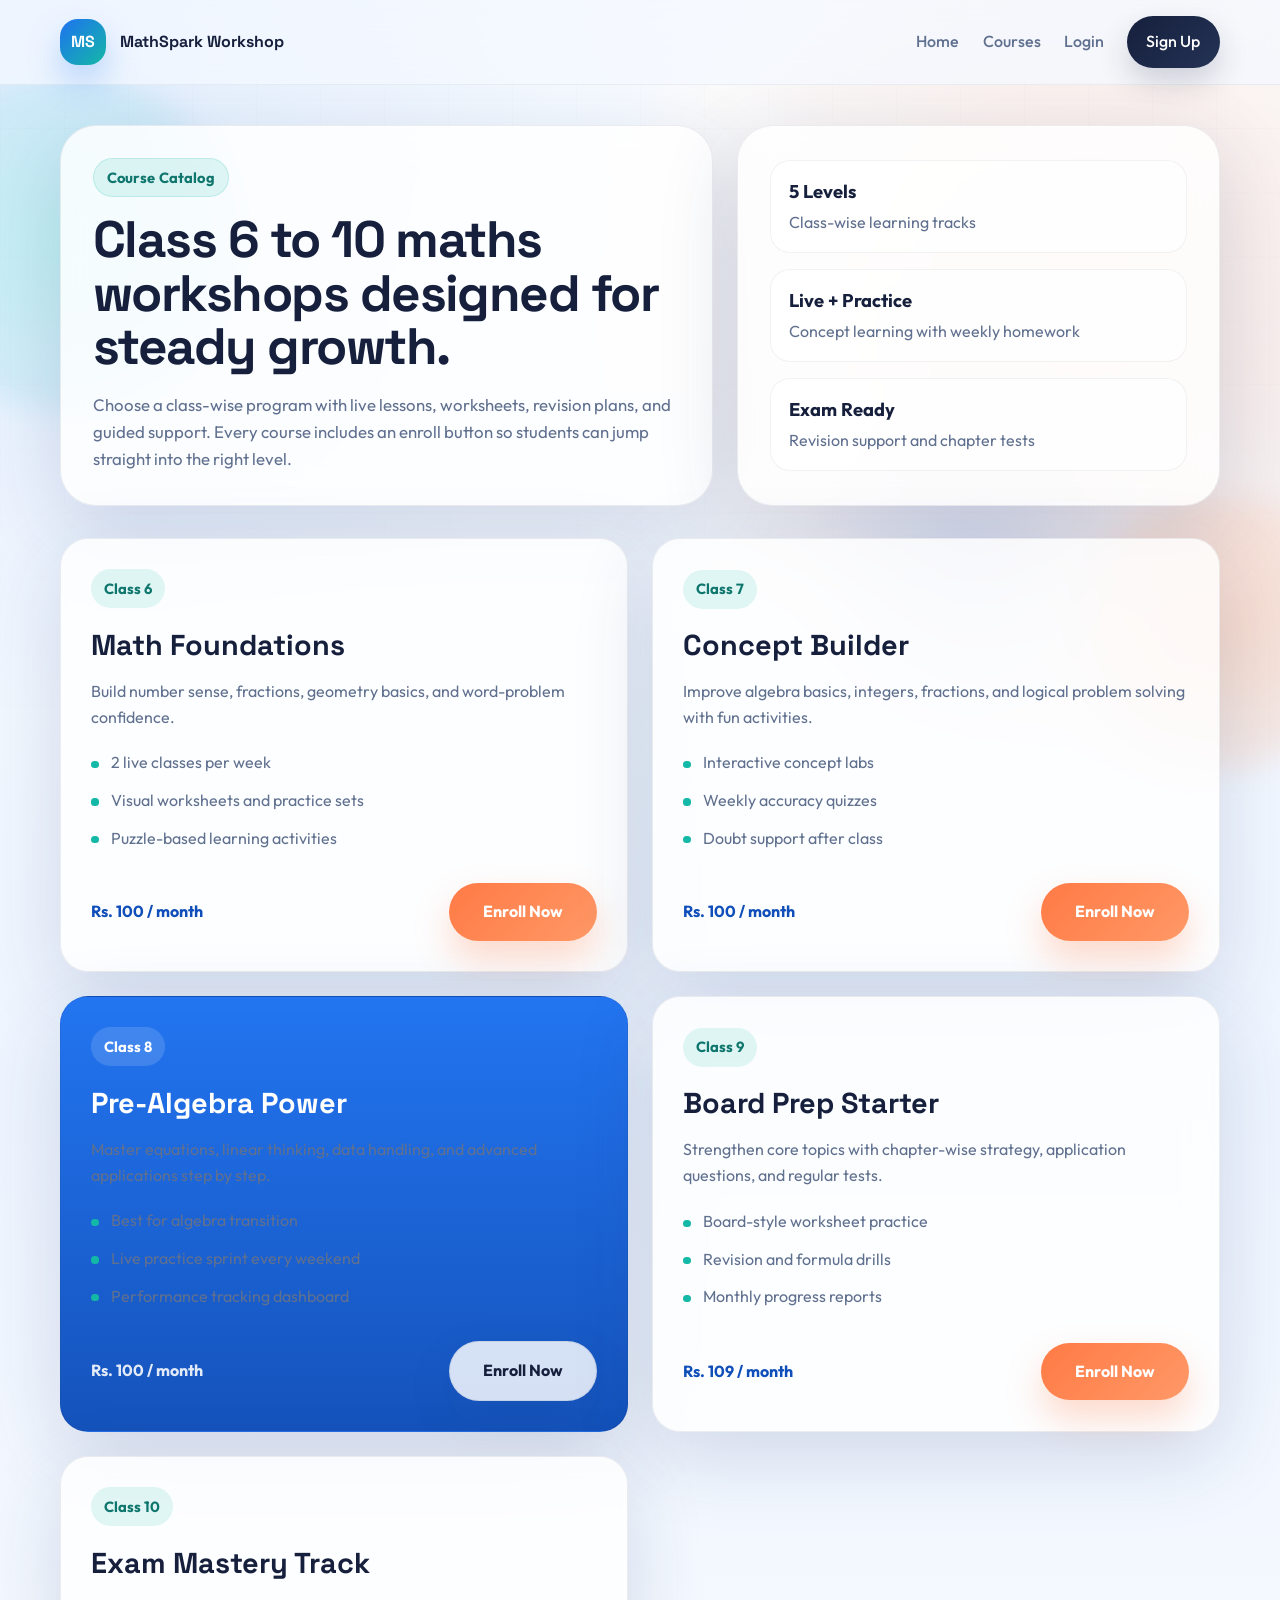
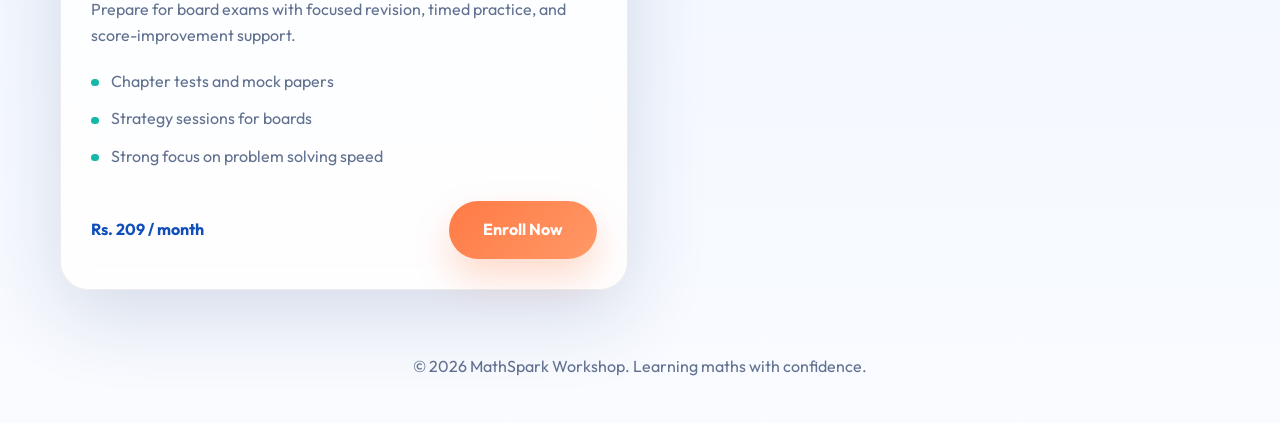
==== commit 09f642fe: "merged changes" ====
--- a/courses.html
+++ b/courses.html
@@ -152,7 +152,7 @@
     <p>&copy; 2026 MathSpark Workshop. Learning maths with confidence.</p>
   </footer>
 
-  <script src="firebase-config.js"></script>
-  <script type="module" src="script.js"></script>
+  <script src="firebase-config.js?v=3"></script>
+  <script type="module" src="script.js?v=3"></script>
 </body>
 </html>
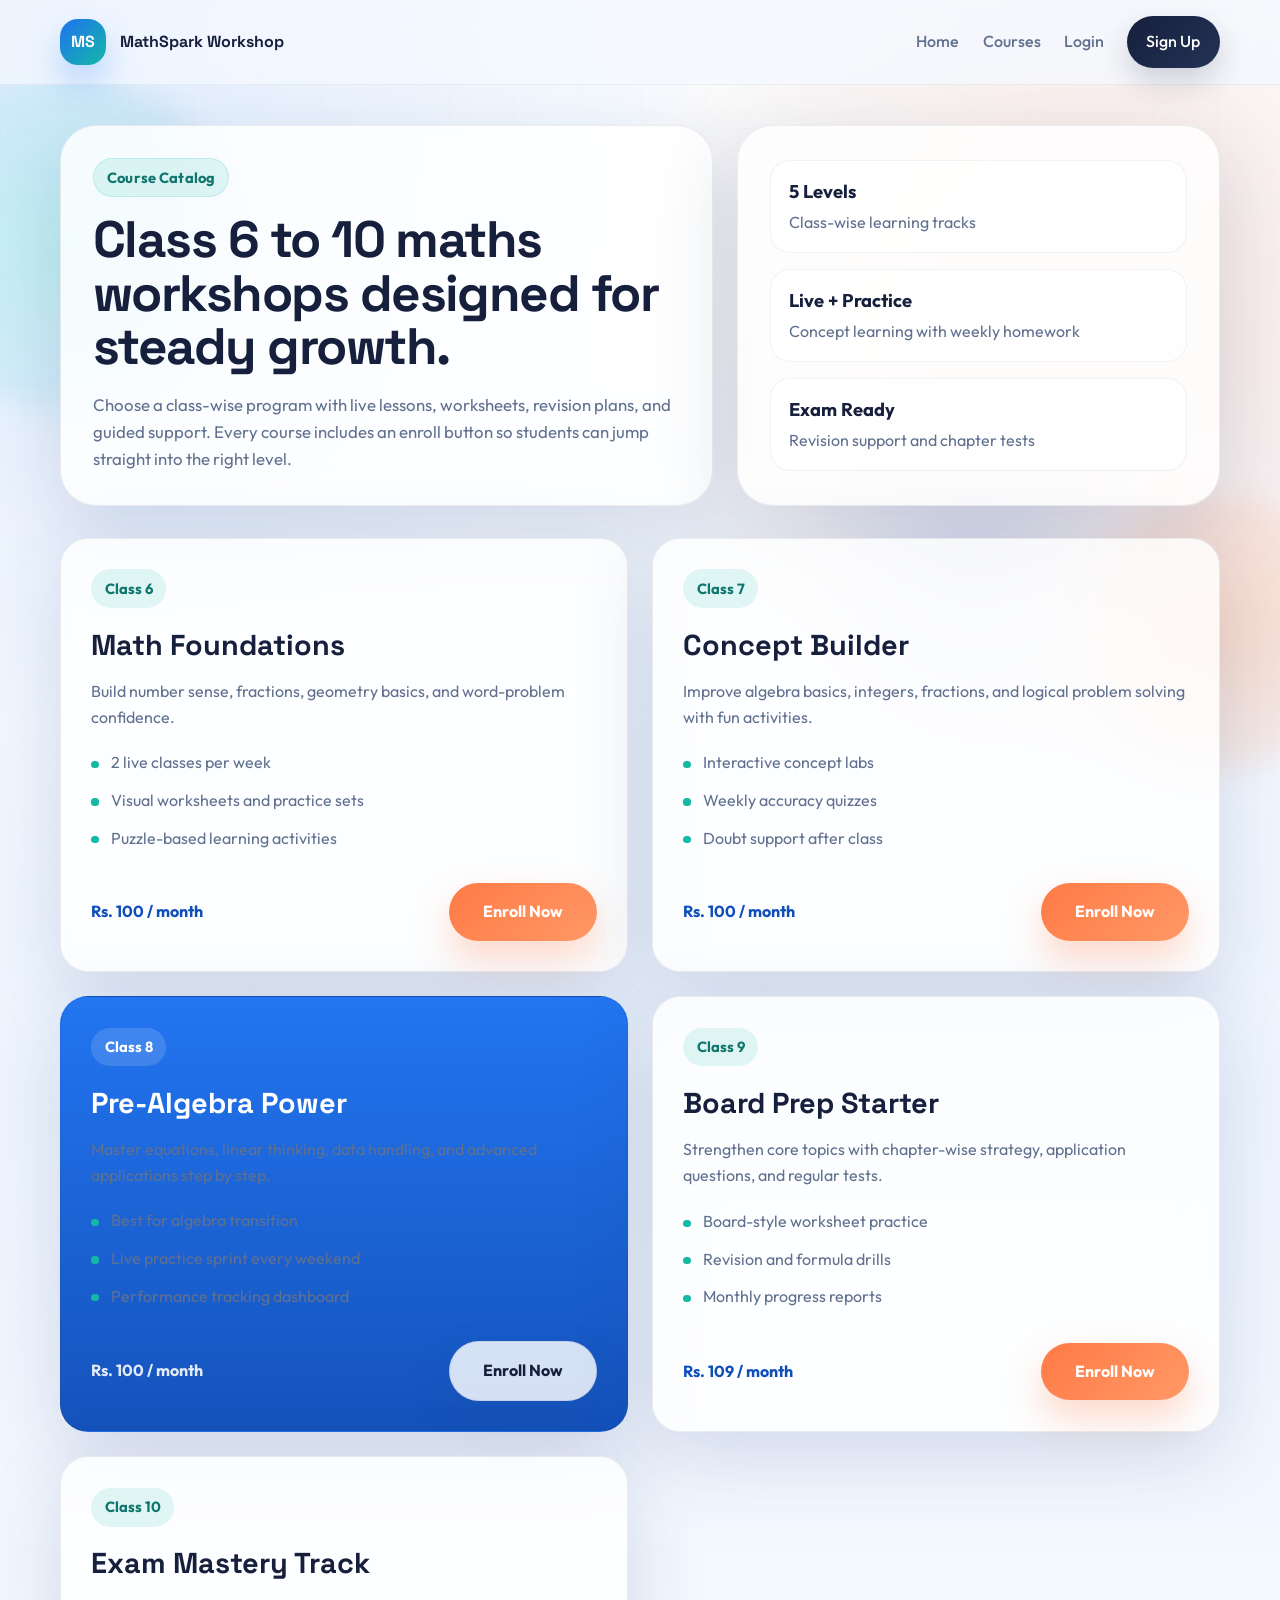
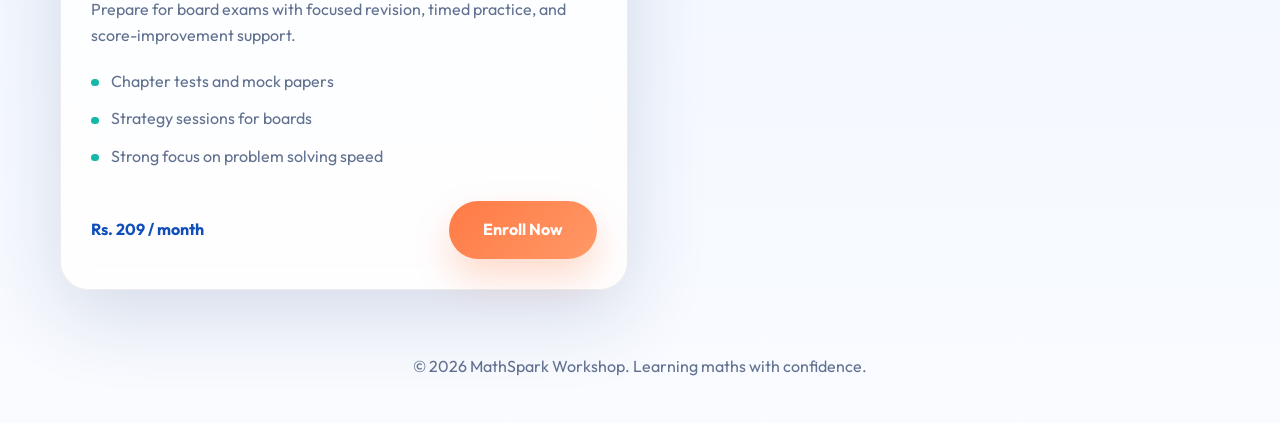
==== commit 073db1c0: "merged changes" ====
--- a/courses.html
+++ b/courses.html
@@ -74,7 +74,7 @@
         </ul>
         <div class="class-card-bottom">
           <span class="class-price">Rs. 100 / month</span>
-          <a href="signup.html?course=class-6" class="btn btn-primary enroll-button">Enroll Now</a>
+          <a href="payment.html?course=class-6" class="btn btn-primary enroll-button payment-link" data-course="Class 6">Enroll Now</a>
         </div>
       </article>
 
@@ -91,7 +91,7 @@
         </ul>
         <div class="class-card-bottom">
           <span class="class-price">Rs. 100 / month</span>
-          <a href="signup.html?course=class-7" class="btn btn-primary enroll-button">Enroll Now</a>
+          <a href="payment.html?course=class-7" class="btn btn-primary enroll-button payment-link" data-course="Class 7">Enroll Now</a>
         </div>
       </article>
 
@@ -108,7 +108,7 @@
         </ul>
         <div class="class-card-bottom">
           <span class="class-price">Rs. 100 / month</span>
-          <a href="signup.html?course=class-8" class="btn btn-secondary enroll-button">Enroll Now</a>
+          <a href="payment.html?course=class-8" class="btn btn-secondary enroll-button payment-link" data-course="Class 8">Enroll Now</a>
         </div>
       </article>
 
@@ -125,7 +125,7 @@
         </ul>
         <div class="class-card-bottom">
           <span class="class-price">Rs. 109 / month</span>
-          <a href="signup.html?course=class-9" class="btn btn-primary enroll-button">Enroll Now</a>
+          <a href="payment.html?course=class-9" class="btn btn-primary enroll-button payment-link" data-course="Class 9">Enroll Now</a>
         </div>
       </article>
 
@@ -142,7 +142,7 @@
         </ul>
         <div class="class-card-bottom">
           <span class="class-price">Rs. 209 / month</span>
-          <a href="signup.html?course=class-10" class="btn btn-primary enroll-button">Enroll Now</a>
+          <a href="payment.html?course=class-10" class="btn btn-primary enroll-button payment-link" data-course="Class 10">Enroll Now</a>
         </div>
       </article>
     </section>
--- a/style.css
+++ b/style.css
@@ -1029,6 +1029,187 @@
   font-weight: 700;
 }
 
+.payment-page {
+  padding-top: 3rem;
+}
+
+.payment-hero {
+  display: grid;
+  grid-template-columns: 1.02fr 0.98fr;
+  gap: 1.6rem;
+  align-items: stretch;
+}
+
+.payment-copy,
+.payment-card {
+  position: relative;
+  overflow: hidden;
+  border: 1px solid var(--line);
+  border-radius: var(--radius-xl);
+  box-shadow: var(--shadow);
+  backdrop-filter: blur(16px);
+  -webkit-backdrop-filter: blur(16px);
+}
+
+.payment-copy {
+  display: grid;
+  align-content: start;
+  gap: 1.3rem;
+  padding: 2rem;
+  background:
+    radial-gradient(circle at top right, rgba(20, 184, 166, 0.16), transparent 34%),
+    linear-gradient(180deg, rgba(255, 255, 255, 0.94), rgba(237, 245, 255, 0.92));
+}
+
+.payment-copy h1,
+.payment-card h2 {
+  font-family: "Space Grotesk", sans-serif;
+  line-height: 1.05;
+  letter-spacing: -0.03em;
+}
+
+.payment-copy h1 {
+  font-size: clamp(2.4rem, 4.4vw, 4.5rem);
+}
+
+.payment-description {
+  color: var(--muted);
+  font-size: 1.04rem;
+  max-width: 56ch;
+}
+
+.payment-note {
+  padding: 1.2rem 1.25rem;
+  border-radius: 24px;
+  background: rgba(255, 255, 255, 0.76);
+  border: 1px solid rgba(22, 32, 61, 0.08);
+  box-shadow: var(--shadow-soft);
+}
+
+.payment-note strong {
+  display: block;
+  margin-bottom: 0.35rem;
+  font-size: 1rem;
+}
+
+.payment-note p {
+  color: var(--muted);
+}
+
+.payment-meta {
+  display: grid;
+  gap: 1rem;
+}
+
+.payment-card {
+  display: grid;
+  gap: 1.4rem;
+  align-content: start;
+  padding: 2rem;
+  background:
+    linear-gradient(180deg, rgba(25, 33, 59, 0.98), rgba(33, 52, 94, 0.98)),
+    #1a223f;
+  color: #fff;
+}
+
+.payment-card::before {
+  content: "";
+  position: absolute;
+  inset: 1rem 1rem auto auto;
+  width: 110px;
+  height: 110px;
+  border-radius: 28px;
+  background: radial-gradient(circle, rgba(255, 122, 69, 0.45), rgba(255, 122, 69, 0.04));
+  filter: blur(6px);
+}
+
+.payment-card-top {
+  position: relative;
+  z-index: 1;
+}
+
+.payment-badge {
+  display: inline-flex;
+  margin-bottom: 0.9rem;
+  padding: 0.48rem 0.9rem;
+  border-radius: 999px;
+  background: rgba(255, 255, 255, 0.12);
+  border: 1px solid rgba(255, 255, 255, 0.14);
+  font-size: 0.88rem;
+  font-weight: 700;
+  letter-spacing: 0.02em;
+}
+
+.payment-card-top h2 {
+  font-size: clamp(1.8rem, 3vw, 2.5rem);
+}
+
+.payment-card-top p {
+  margin-top: 0.65rem;
+  color: rgba(255, 255, 255, 0.76);
+}
+
+.qr-shell {
+  position: relative;
+  z-index: 1;
+  padding: 1rem;
+  border-radius: 30px;
+  background:
+    linear-gradient(145deg, rgba(255, 255, 255, 0.14), rgba(255, 255, 255, 0.04)),
+    rgba(255, 255, 255, 0.05);
+  border: 1px solid rgba(255, 255, 255, 0.14);
+  box-shadow: 0 24px 56px rgba(9, 15, 33, 0.38);
+}
+
+.qr-shell::after {
+  content: "";
+  position: absolute;
+  inset: auto -18px -18px auto;
+  width: 120px;
+  height: 120px;
+  border-radius: 50%;
+  background: radial-gradient(circle, rgba(20, 184, 166, 0.28), transparent 70%);
+}
+
+.payment-qr {
+  position: relative;
+  z-index: 1;
+  display: block;
+  width: min(100%, 410px);
+  margin: 0 auto;
+  border-radius: 22px;
+  background: #fff;
+}
+
+.payment-contact {
+  position: relative;
+  z-index: 1;
+  display: grid;
+  gap: 0.9rem;
+}
+
+.contact-row {
+  display: flex;
+  align-items: center;
+  justify-content: space-between;
+  gap: 1rem;
+  padding: 1rem 1.1rem;
+  border-radius: 18px;
+  background: rgba(255, 255, 255, 0.08);
+  border: 1px solid rgba(255, 255, 255, 0.1);
+}
+
+.contact-row span {
+  color: rgba(255, 255, 255, 0.72);
+  font-size: 0.92rem;
+}
+
+.contact-row a {
+  color: #fff;
+  font-weight: 700;
+  word-break: break-word;
+}
+
 .reveal {
   opacity: 0;
   transform: translateY(34px) scale(0.98);
@@ -1108,7 +1289,8 @@
   .course-grid,
   .page-hero,
   .course-listing,
-  .auth-layout {
+  .auth-layout,
+  .payment-hero {
     grid-template-columns: 1fr;
   }
 
@@ -1157,9 +1339,15 @@
   .hero-actions,
   .hero-highlights,
   .hero-stats,
-  .class-card-bottom {
+  .class-card-bottom,
+  .contact-row {
     flex-direction: column;
     align-items: stretch;
+  }
+
+  .payment-copy,
+  .payment-card {
+    padding: 1.4rem;
   }
 
   .hero-visual {
